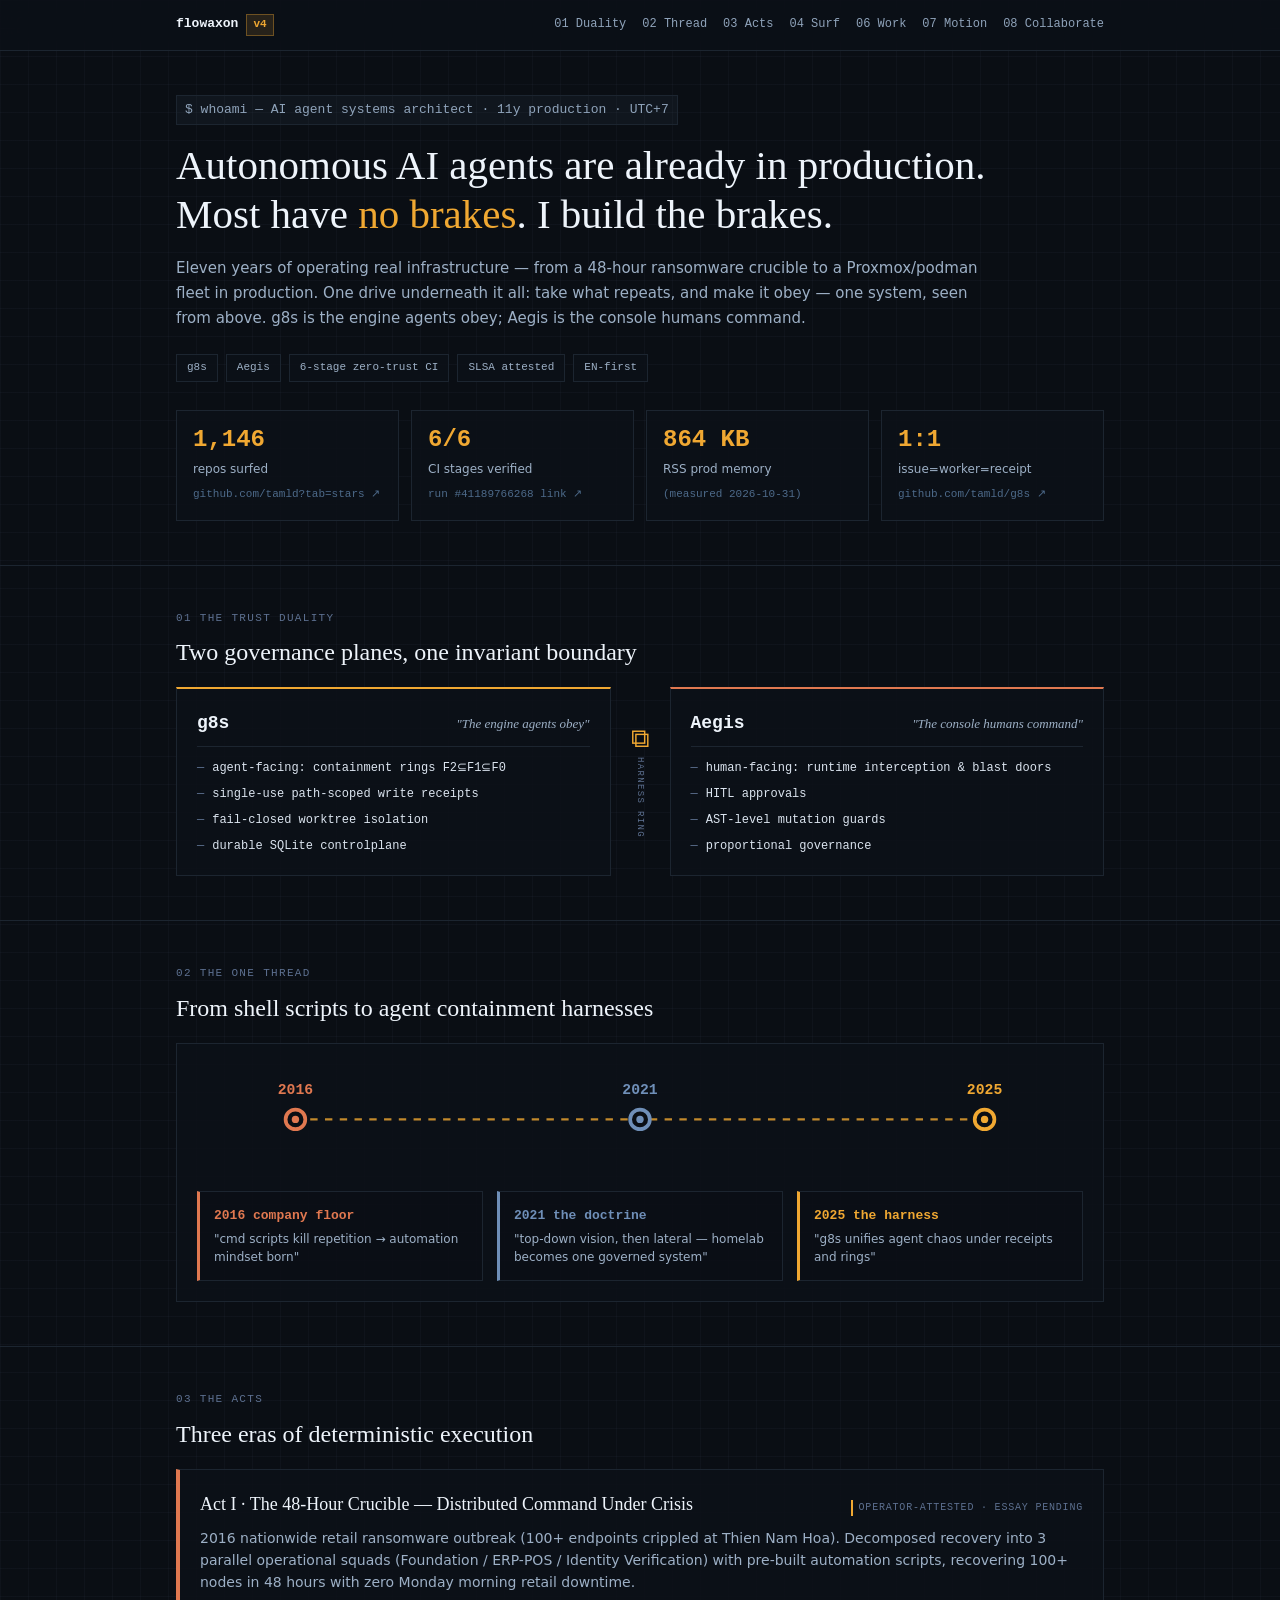
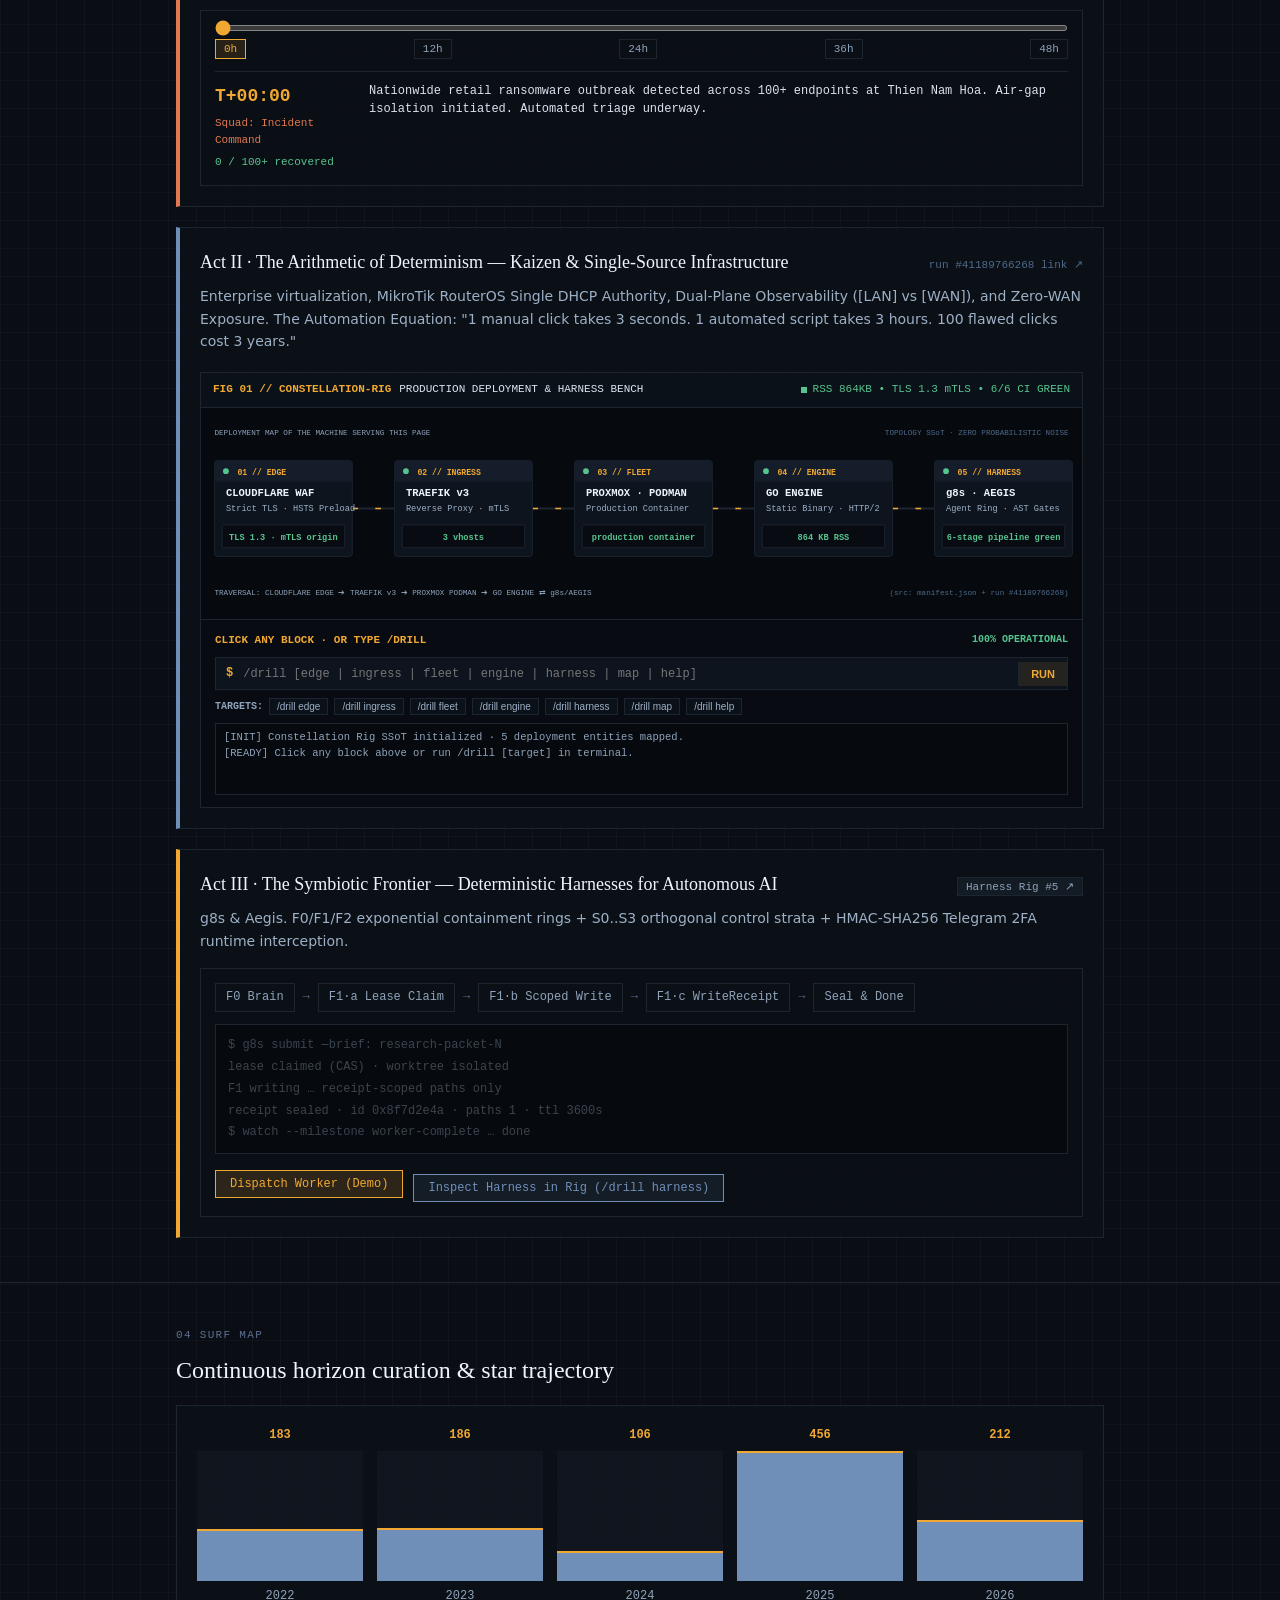
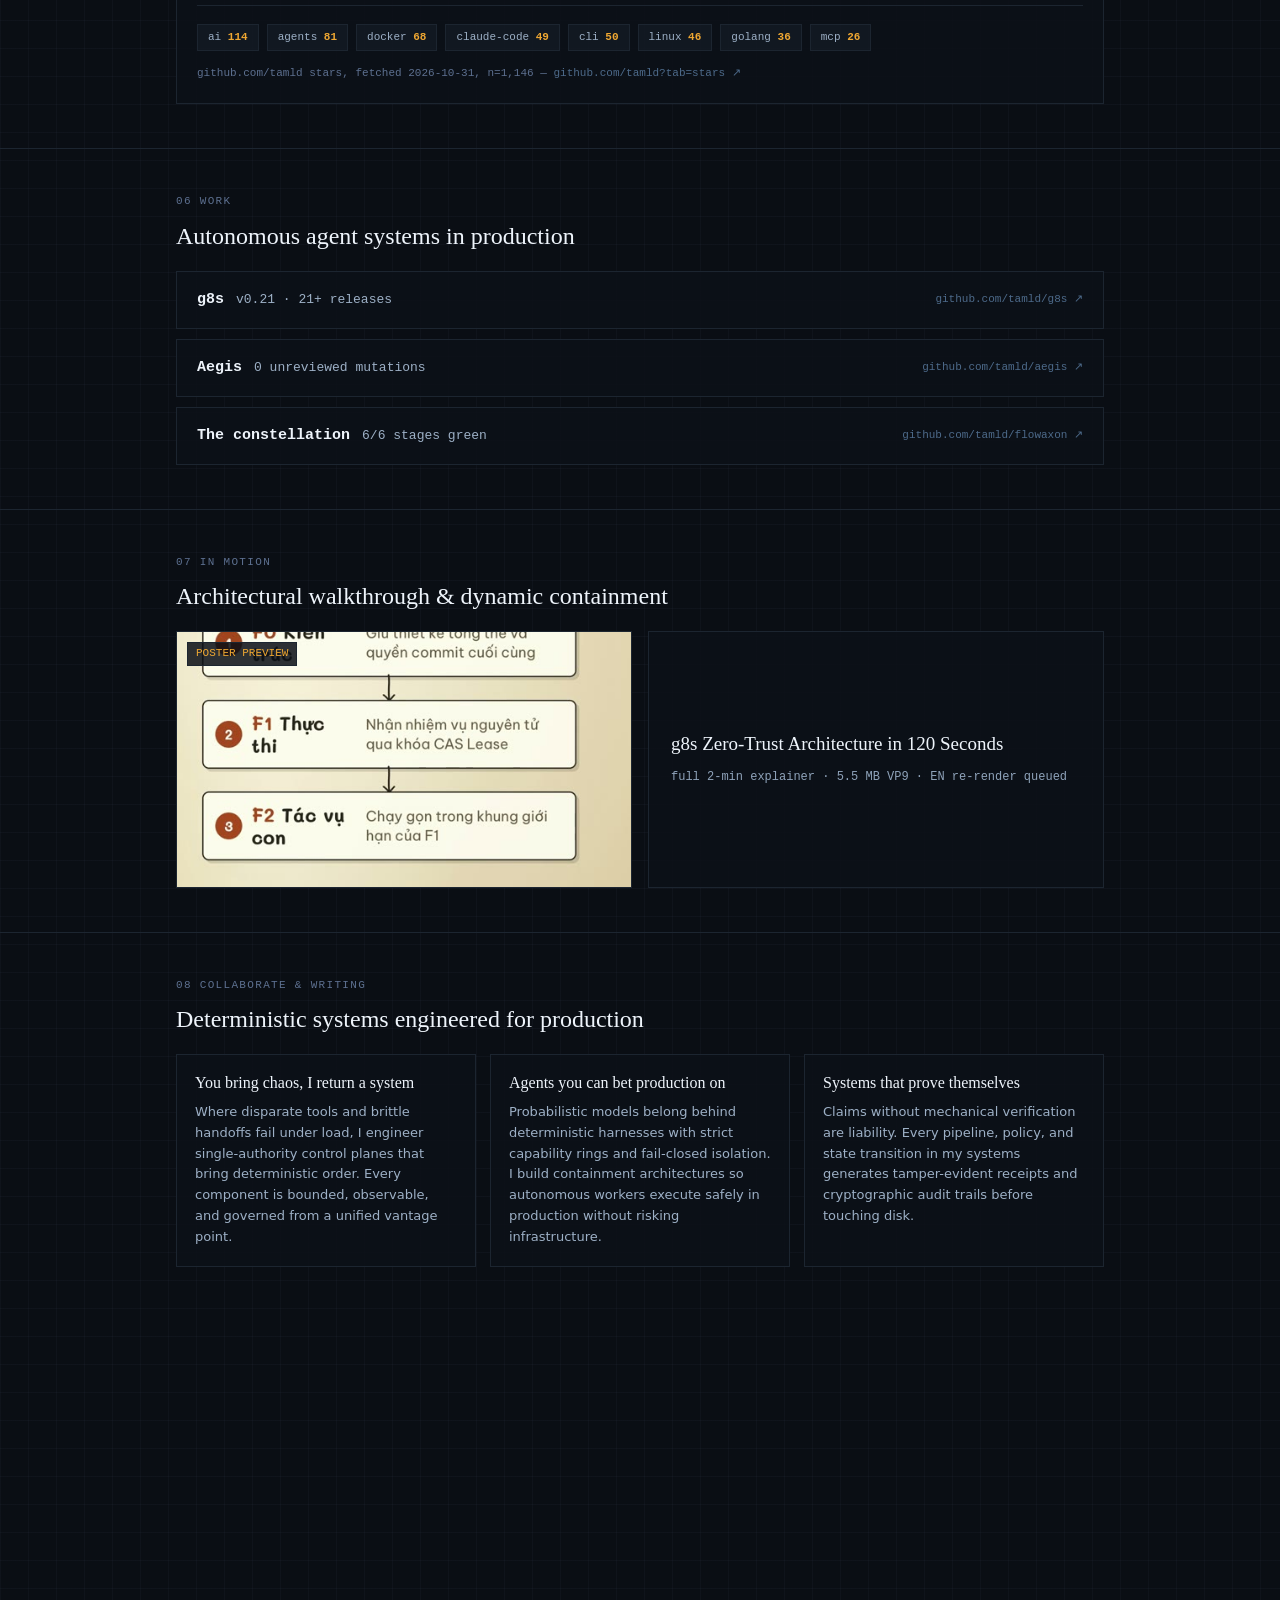
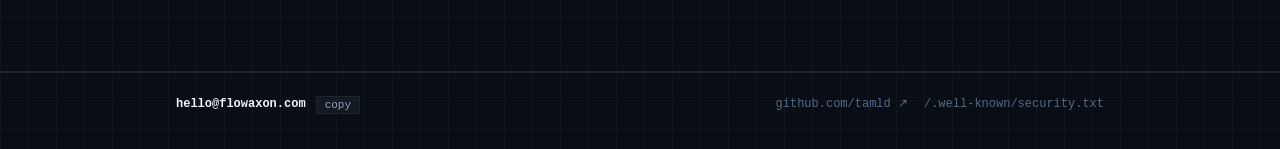
==== sites/v4/index.html @ ad266320 "feat(v4): homepage v4 (sites/v4) + CI/CD P0 batch + CF Pages compute + k6 load suite - sites/v4: 9-s" ====
<!DOCTYPE html>
<html lang="en">
<head>
  <meta charset="utf-8">
  <meta name="viewport" content="width=device-width, initial-scale=1">
  <title>FlowAxon v4 — AI Agent Systems Architect &amp; Infrastructure Governance</title>
  <meta name="description" content="Autonomous AI agents are already in production. Most have no brakes. I build the brakes. Eleven years of operating real infrastructure.">
  <link rel="stylesheet" href="v4.css">
  <script src="v4.js" defer></script>
  <script src="rig.js" defer></script>
</head>
<body>

  <header class="site-header">
    <div class="container nav-row">
    <a href="#hero" class="brand-link" aria-label="FlowAxon Homepage">
    <span>flowaxon</span>
    <span class="brand-badge">v4</span>
    </a>
    <nav class="nav-links" aria-label="Primary Navigation">
    <a href="#duality">01 Duality</a>
    <a href="#thread">02 Thread</a>
    <a href="#acts">03 Acts</a>
    <a href="#surf">04 Surf</a>
    <a href="#work">06 Work</a>
    <a href="#motion">07 Motion</a>
    <a href="#collaborate">08 Collaborate</a>
    </nav>
    </div>
  </header>

  <main>
    <!-- 1. HERO -->
    <section id="hero" class="section-v4">
    <div class="container">
    <div class="hero-kicker">$ whoami — AI agent systems architect · 11y production · UTC+7</div>
    <h1 class="hero-h1">Autonomous AI agents are already in production. Most have <span class="text-amber">no brakes</span>. I build the brakes.</h1>
    <p class="hero-sub">Eleven years of operating real infrastructure — from a 48-hour ransomware crucible to a Proxmox/podman fleet in production. One drive underneath it all: take what repeats, and make it obey — one system, seen from above. g8s is the engine agents obey; Aegis is the console humans command.</p>

    <div class="hero-chips" aria-label="Core Engineering Pillars">
    <span class="chip">g8s</span>
    <span class="chip">Aegis</span>
    <span class="chip">6-stage zero-trust CI</span>
    <span class="chip">SLSA attested</span>
    <span class="chip">EN-first</span>
    </div>

    <div class="hero-stats-grid">
    <div class="stat-card reveal-on-scroll">
    <div class="stat-value" data-count="1146">1,146</div>
    <div class="stat-label">repos surfed</div>
    <a href="https://github.com/tamld?tab=stars" class="src-link" target="_blank" rel="noopener noreferrer">github.com/tamld?tab=stars ↗</a>
    </div>
    <div class="stat-card reveal-on-scroll">
    <div class="stat-value"><span data-count="6">6</span>/6</div>
    <div class="stat-label">CI stages verified</div>
    <a href="https://github.com/tamld/flowaxon/actions/runs/41189766268" class="src-link" target="_blank" rel="noopener noreferrer">run #41189766268 link ↗</a>
    </div>
    <div class="stat-card reveal-on-scroll">
    <div class="stat-value"><span data-count="864">864</span> KB</div>
    <div class="stat-label">RSS prod memory</div>
    <a href="/healthz" class="src-link">(measured 2026-10-31)</a>
    </div>
    <div class="stat-card reveal-on-scroll">
    <div class="stat-value">1:1</div>
    <div class="stat-label">issue=worker=receipt</div>
    <a href="https://github.com/tamld/g8s" class="src-link" target="_blank" rel="noopener noreferrer">github.com/tamld/g8s ↗</a>
    </div>
    </div>
    </div>
    </section>

    <!-- 2. 01 THE TRUST DUALITY -->
    <section id="duality" class="section-v4">
    <div class="container">
    <div class="section-tag">01 The trust duality</div>
    <h2 class="section-title">Two governance planes, one invariant boundary</h2>
    <div class="duality-grid">
    <div class="duality-panel panel-g8s reveal-on-scroll">
    <div class="duality-head">
    <span class="duality-name">g8s</span>
    <span class="duality-tagline">"The engine agents obey"</span>
    </div>
    <ul class="duality-list">
    <li>agent-facing: containment rings F2⊆F1⊆F0</li>
    <li>single-use path-scoped write receipts</li>
    <li>fail-closed worktree isolation</li>
    <li>durable SQLite controlplane</li>
    </ul>
    </div>
    <div class="duality-hinge" aria-hidden="true">
    <span class="hinge-glyph">⧉</span>
    <span class="hinge-label">Harness Ring</span>
    </div>
    <div class="duality-panel panel-aegis reveal-on-scroll">
    <div class="duality-head">
    <span class="duality-name">Aegis</span>
    <span class="duality-tagline">"The console humans command"</span>
    </div>
    <ul class="duality-list">
    <li>human-facing: runtime interception &amp; blast doors</li>
    <li>HITL approvals</li>
    <li>AST-level mutation guards</li>
    <li>proportional governance</li>
    </ul>
    </div>
    </div>
    </div>
    </section>

    <!-- 3. 02 THE ONE THREAD -->
    <section id="thread" class="section-v4">
    <div class="container">
    <div class="section-tag">02 The one thread</div>
    <h2 class="section-title">From shell scripts to agent containment harnesses</h2>
    <div class="thread-card reveal-on-scroll">
    <div class="thread-svg-wrap">
    <svg class="thread-svg" font-family="ui-monospace, monospace" viewBox="0 0 720 90" preserveAspectRatio="xMidYMid meet" role="img" aria-label="Chronological evolution timeline">
    <line x1="80" y1="45" x2="640" y2="45" stroke="#f0a832" stroke-width="2" stroke-dasharray="6 6" opacity="0.8" />
    <circle cx="80" cy="45" r="8" fill="#0a0e14" stroke="#e07850" stroke-width="3" />
    <circle cx="80" cy="45" r="3" fill="#e07850" />
    <text x="80" y="24" fill="#e07850" font-size="12" font-weight="700" text-anchor="middle">2016</text>
    <circle cx="360" cy="45" r="8" fill="#0a0e14" stroke="#6f8fb8" stroke-width="3" />
    <circle cx="360" cy="45" r="3" fill="#6f8fb8" />
    <text x="360" y="24" fill="#6f8fb8" font-size="12" font-weight="700" text-anchor="middle">2021</text>
    <circle cx="640" cy="45" r="8" fill="#0a0e14" stroke="#f0a832" stroke-width="3" />
    <circle cx="640" cy="45" r="3" fill="#f0a832" />
    <text x="640" y="24" fill="#f0a832" font-size="12" font-weight="700" text-anchor="middle">2025</text>
    </svg>
    </div>
    <div class="thread-nodes-grid">
    <div class="thread-node-box node-rust">
    <div class="thread-year text-rust">2016 company floor</div>
    <p class="thread-body">"cmd scripts kill repetition → automation mindset born"</p>
    </div>
    <div class="thread-node-box node-steel">
    <div class="thread-year text-steel">2021 the doctrine</div>
    <p class="thread-body">"top-down vision, then lateral — homelab becomes one governed system"</p>
    </div>
    <div class="thread-node-box node-amber">
    <div class="thread-year text-amber">2025 the harness</div>
    <p class="thread-body">"g8s unifies agent chaos under receipts and rings"</p>
    </div>
    </div>
    </div>
    </div>
    </section>

    <!-- 4. 03 THE ACTS -->
    <section id="acts" class="section-v4">
    <div class="container">
    <div class="section-tag">03 The acts</div>
    <h2 class="section-title">Three eras of deterministic execution</h2>
    <div class="acts-stack">
    <!-- Act I -->
    <article class="act-card act-1 reveal-on-scroll">
    <div class="act-header">
    <h3 class="act-title">Act I · The 48-Hour Crucible — Distributed Command Under Crisis</h3>
    <span class="micro-label">operator-attested · essay pending</span>
    </div>
    <p class="act-desc">2016 nationwide retail ransomware outbreak (100+ endpoints crippled at Thien Nam Hoa). Decomposed recovery into 3 parallel operational squads (Foundation / ERP-POS / Identity Verification) with pre-built automation scripts, recovering 100+ nodes in 48 hours with zero Monday morning retail downtime.</p>
    <div class="scrubber-module">
    <div class="scrubber-controls">
    <input type="range" id="scrubber-range" class="scrubber-slider" min="0" max="48" step="1" value="0" aria-label="48-Hour recovery timeline">
    <div class="scrubber-milestones">
    <button type="button" class="scrubber-btn active" data-hour="0">0h</button>
    <button type="button" class="scrubber-btn" data-hour="12">12h</button>
    <button type="button" class="scrubber-btn" data-hour="24">24h</button>
    <button type="button" class="scrubber-btn" data-hour="36">36h</button>
    <button type="button" class="scrubber-btn" data-hour="48">48h</button>
    </div>
    </div>
    <div class="scrubber-readout">
    <div class="scrubber-meta">
    <span id="scrubber-hour" class="scrubber-hour">T+00:00</span>
    <span id="scrubber-squad" class="scrubber-squad">Squad: Incident Command</span>
    <span id="scrubber-recovered" class="scrubber-recovered">0 / 100+ recovered</span>
    </div>
    <div id="scrubber-log" class="scrubber-log">Nationwide retail ransomware outbreak detected across 100+ endpoints. Air-gap isolation initiated. Automated triage underway.</div>
    </div>
    </div>
    </article>

    <!-- Act II -->
    <article class="act-card act-2 reveal-on-scroll">
    <div class="act-header">
    <h3 class="act-title">Act II · The Arithmetic of Determinism — Kaizen &amp; Single-Source Infrastructure</h3>
    <a href="https://github.com/tamld/flowaxon/actions/runs/41189766268" class="src-link" target="_blank" rel="noopener noreferrer">run #41189766268 link ↗</a>
    </div>
    <p class="act-desc">Enterprise virtualization, MikroTik RouterOS Single DHCP Authority, Dual-Plane Observability ([LAN] vs [WAN]), and Zero-WAN Exposure. The Automation Equation: "1 manual click takes 3 seconds. 1 automated script takes 3 hours. 100 flawed clicks cost 3 years."</p>
    <div class="rig-container" id="constellation-rig">
    <div class="rig-plate-header">
    <div class="rig-plate-meta">
    <span class="rig-plate-tag">FIG 01 // CONSTELLATION-RIG</span>
    <span class="rig-plate-title">PRODUCTION DEPLOYMENT &amp; HARNESS BENCH</span>
    </div>
    <div class="rig-plate-readout" id="rig-plate-readout">
    <span class="readout-dot"></span>
    <span>RSS 864KB • TLS 1.3 mTLS • 6/6 CI GREEN</span>
    </div>
    </div>

    <div class="rig-canvas-wrap" id="rig-canvas-wrap">
    <svg class="rig-svg" id="rig-svg" viewBox="0 0 920 220" role="img" aria-label="Deployment map of the machine serving this page" preserveAspectRatio="xMidYMid meet">
    <text x="14" y="28" class="rig-svg-kicker">DEPLOYMENT MAP OF THE MACHINE SERVING THIS PAGE</text>
    <text x="906" y="28" text-anchor="end" class="rig-svg-kicker-src">TOPOLOGY SSoT · ZERO PROBABILISTIC NOISE</text>

    <g class="rig-paths-layer">
    <path id="path-edge-ingress" class="rig-path-track" d="M 158 105 L 202 105" />
    <path id="path-edge-ingress-pulse" class="rig-pulse-line" data-index="0" data-path="edge-ingress" d="M 158 105 L 202 105" />

    <path id="path-fleet-ingress" class="rig-path-track" d="M 346 105 L 390 105" />
    <path id="path-fleet-ingress-pulse" class="rig-pulse-line" data-index="1" data-path="fleet-ingress" d="M 346 105 L 390 105" />

    <path id="path-engine-fleet" class="rig-path-track" d="M 534 105 L 578 105" />
    <path id="path-engine-fleet-pulse" class="rig-pulse-line" data-index="2" data-path="engine-fleet" d="M 534 105 L 578 105" />

    <path id="path-engine-harness" class="rig-path-track" d="M 722 105 L 766 105" />
    <path id="path-engine-harness-pulse" class="rig-pulse-line" data-index="3" data-path="engine-harness" d="M 722 105 L 766 105" />
    </g>

    <!-- 1. EDGE -->
    <g class="rig-node" id="node-edge" data-entity="edge" tabindex="0" role="button" aria-haspopup="dialog" aria-label="Edge block: Cloudflare WAF and TLS termination">
    <rect class="rig-node-box" x="14" y="55" width="144" height="100" rx="3" />
    <rect class="rig-node-header-bar" x="14" y="55" width="144" height="22" rx="3" />
    <circle class="rig-status-dot" cx="26" cy="66" r="3" />
    <text class="rig-node-label" x="38" y="70">01 // EDGE</text>
    <text class="rig-node-name" x="26" y="92">CLOUDFLARE WAF</text>
    <text class="rig-node-sub" x="26" y="108">Strict TLS · HSTS Preload</text>
    <rect class="rig-metric-pill" x="22" y="122" width="128" height="24" rx="2" />
    <text class="rig-node-metric-text" x="86" y="138" text-anchor="middle">TLS 1.3 · mTLS origin</text>
    </g>

    <!-- 2. INGRESS -->
    <g class="rig-node" id="node-ingress" data-entity="ingress" tabindex="0" role="button" aria-haspopup="dialog" aria-label="Ingress block: Traefik v3 reverse proxy">
    <rect class="rig-node-box" x="202" y="55" width="144" height="100" rx="3" />
    <rect class="rig-node-header-bar" x="202" y="55" width="144" height="22" rx="3" />
    <circle class="rig-status-dot" cx="214" cy="66" r="3" />
    <text class="rig-node-label" x="226" y="70">02 // INGRESS</text>
    <text class="rig-node-name" x="214" y="92">TRAEFIK v3</text>
    <text class="rig-node-sub" x="214" y="108">Reverse Proxy · mTLS</text>
    <rect class="rig-metric-pill" x="210" y="122" width="128" height="24" rx="2" />
    <text class="rig-node-metric-text" x="274" y="138" text-anchor="middle">3 vhosts</text>
    </g>

    <!-- 3. FLEET -->
    <g class="rig-node" id="node-fleet" data-entity="fleet" tabindex="0" role="button" aria-haspopup="dialog" aria-label="Fleet block: Proxmox LXC and rootless podman">
    <rect class="rig-node-box" x="390" y="55" width="144" height="100" rx="3" />
    <rect class="rig-node-header-bar" x="390" y="55" width="144" height="22" rx="3" />
    <circle class="rig-status-dot" cx="402" cy="66" r="3" />
    <text class="rig-node-label" x="414" y="70">03 // FLEET</text>
    <text class="rig-node-name" x="402" y="92">PROXMOX · PODMAN</text>
    <text class="rig-node-sub" x="402" y="108">Production Container</text>
    <rect class="rig-metric-pill" x="398" y="122" width="128" height="24" rx="2" />
    <text class="rig-node-metric-text" x="462" y="138" text-anchor="middle">production container</text>
    </g>

    <!-- 4. ENGINE -->
    <g class="rig-node" id="node-engine" data-entity="engine" tabindex="0" role="button" aria-haspopup="dialog" aria-label="Engine block: Static Go binary">
    <rect class="rig-node-box" x="578" y="55" width="144" height="100" rx="3" />
    <rect class="rig-node-header-bar" x="578" y="55" width="144" height="22" rx="3" />
    <circle class="rig-status-dot" cx="590" cy="66" r="3" />
    <text class="rig-node-label" x="602" y="70">04 // ENGINE</text>
    <text class="rig-node-name" x="590" y="92">GO ENGINE</text>
    <text class="rig-node-sub" x="590" y="108">Static Binary · HTTP/2</text>
    <rect class="rig-metric-pill" x="586" y="122" width="128" height="24" rx="2" />
    <text class="rig-node-metric-text" x="650" y="138" text-anchor="middle">864 KB RSS</text>
    </g>

    <!-- 5. HARNESS -->
    <g class="rig-node" id="node-harness" data-entity="harness" tabindex="0" role="button" aria-haspopup="dialog" aria-label="Harness block: g8s controlplane and Aegis gates">
    <rect class="rig-node-box" x="766" y="55" width="144" height="100" rx="3" />
    <rect class="rig-node-header-bar" x="766" y="55" width="144" height="22" rx="3" />
    <circle class="rig-status-dot" cx="778" cy="66" r="3" />
    <text class="rig-node-label" x="790" y="70">05 // HARNESS</text>
    <text class="rig-node-name" x="778" y="92">g8s · AEGIS</text>
    <text class="rig-node-sub" x="778" y="108">Agent Ring · AST Gates</text>
    <rect class="rig-metric-pill" x="774" y="122" width="128" height="24" rx="2" />
    <text class="rig-node-metric-text" x="838" y="138" text-anchor="middle">6-stage pipeline green</text>
    </g>

    <text x="14" y="195" class="rig-svg-footer-text">TRAVERSAL: CLOUDFLARE EDGE ➔ TRAEFIK v3 ➔ PROXMOX PODMAN ➔ GO ENGINE ⇄ g8s/AEGIS</text>
    <text x="906" y="195" text-anchor="end" class="rig-svg-footer-src">(src: manifest.json + run #41189766268)</text>
    </svg>

    <div id="rig-popover" class="rig-popover" role="dialog" aria-modal="true" aria-labelledby="rig-popover-title" hidden>
    <div class="rig-popover-header">
    <span class="rig-popover-tag" id="rig-popover-tag">ENTITY // 01</span>
    <button type="button" class="rig-popover-close" id="rig-popover-close" aria-label="Close popover (Esc)">[Esc ✕]</button>
    </div>
    <h4 class="rig-popover-title" id="rig-popover-title">Edge</h4>
    <p class="rig-popover-what" id="rig-popover-what">Cloudflare WAF + TLS termination, HSTS preload</p>
    <div class="rig-popover-metric-wrap">
    <div class="rig-metric-header">
    <span>ONE VERIFIED METRIC</span>
    <span>MECHANICAL SSoT</span>
    </div>
    <div class="rig-metric-val" id="rig-popover-metric">TLS 1.3 · mTLS origin</div>
    <div class="rig-metric-src" id="rig-popover-source">(src: manifest tech_stack.edge_and_ingress)</div>
    </div>
    <div class="rig-popover-chips-wrap">
    <div class="rig-chips-header">FEATURE MAP BRIDGE (manifest.json)</div>
    <div class="rig-popover-chips" id="rig-popover-chips"></div>
    </div>
    </div>
    </div>

    <div class="rig-footer">
    <div class="rig-promise-bar">
    <span class="rig-promise-line">CLICK ANY BLOCK · OR TYPE /DRILL</span>
    <span class="rig-telemetry-badge">100% OPERATIONAL</span>
    </div>
    <form id="rig-cli-form" class="rig-cli-form" autocomplete="off">
    <label for="rig-cli-input" class="rig-cli-prompt">$</label>
    <input type="text" id="rig-cli-input" class="rig-cli-input" placeholder="/drill [edge | ingress | fleet | engine | harness | map | help]" aria-label="Constellation rig drill command input" autocomplete="off" spellcheck="false">
    <button type="submit" class="rig-cli-submit">RUN</button>
    </form>
    <div class="rig-quick-bar" aria-label="Quick drill commands">
    <span class="rig-quick-label">TARGETS:</span>
    <button type="button" class="rig-chip-btn" data-drill="edge">/drill edge</button>
    <button type="button" class="rig-chip-btn" data-drill="ingress">/drill ingress</button>
    <button type="button" class="rig-chip-btn" data-drill="fleet">/drill fleet</button>
    <button type="button" class="rig-chip-btn" data-drill="engine">/drill engine</button>
    <button type="button" class="rig-chip-btn" data-drill="harness">/drill harness</button>
    <button type="button" class="rig-chip-btn" data-drill="map">/drill map</button>
    <button type="button" class="rig-chip-btn" data-drill="help">/drill help</button>
    </div>
    <div id="rig-log-area" class="rig-log-area" role="log" aria-live="polite">
    <div class="rig-log-line text-muted">[INIT] Constellation Rig SSoT initialized · 5 deployment entities mapped.</div>
    <div class="rig-log-line text-muted">[READY] Click any block above or run /drill [target] in terminal.</div>
    </div>
    </div>
    </div>
    </article>

    <!-- Act III -->
    <article class="act-card act-3 reveal-on-scroll">
    <div class="act-header">
    <h3 class="act-title">Act III · The Symbiotic Frontier — Deterministic Harnesses for Autonomous AI</h3>
    <button type="button" class="btn-copy" data-drill="harness" aria-label="Inspect Harness in Constellation Rig">Harness Rig #5 ↗</button>
    </div>
    <p class="act-desc">g8s &amp; Aegis. F0/F1/F2 exponential containment rings + S0..S3 orthogonal control strata + HMAC-SHA256 Telegram 2FA runtime interception.</p>
    <div class="dispatch-module">
    <div class="dispatch-flow" aria-label="Dispatch Architecture Flow">
    <span class="flow-step" data-step="1">F0 Brain</span>
    <span class="flow-arrow">→</span>
    <span class="flow-step" data-step="2">F1·a Lease Claim</span>
    <span class="flow-arrow">→</span>
    <span class="flow-step" data-step="3">F1·b Scoped Write</span>
    <span class="flow-arrow">→</span>
    <span class="flow-step" data-step="4">F1·c WriteReceipt</span>
    <span class="flow-arrow">→</span>
    <span class="flow-step" data-step="5">Seal &amp; Done</span>
    </div>
    <div class="dispatch-terminal" role="region" aria-label="Terminal Log">
    <div class="term-line" data-step="1">$ g8s submit —brief: research-packet-N</div>
    <div class="term-line" data-step="2">lease claimed (CAS) · worktree isolated</div>
    <div class="term-line" data-step="3">F1 writing … receipt-scoped paths only</div>
    <div class="term-line" data-step="4">receipt sealed · id 0x8f7d2e4a · paths 1 · ttl 3600s</div>
    <div class="term-line" data-step="5">$ watch --milestone worker-complete … done</div>
    </div>
    <div class="dispatch-actions">
    <button type="button" id="btn-dispatch-trigger" class="btn-dispatch">Dispatch Worker (Demo)</button>
    <button type="button" class="btn-dispatch rig-bridge-btn" data-drill="harness">Inspect Harness in Rig (/drill harness)</button>
    </div>
    </div>
    </article>
    </div>
    </div>
    </section>

    <!-- 5. 04 SURF MAP -->
    <section id="surf" class="section-v4">
    <div class="container">
    <div class="section-tag">04 Surf map</div>
    <h2 class="section-title">Continuous horizon curation &amp; star trajectory</h2>
    <div class="surf-card reveal-on-scroll">
    <div class="bars-container" aria-label="Repository Stars By Year">
    <div class="bar-col">
    <div class="bar-value" data-count="183">183</div>
    <div class="surf-bar-track"><div class="surf-bar bar-2022"></div></div>
    <div class="bar-year">2022</div>
    </div>
    <div class="bar-col">
    <div class="bar-value" data-count="186">186</div>
    <div class="surf-bar-track"><div class="surf-bar bar-2023"></div></div>
    <div class="bar-year">2023</div>
    </div>
    <div class="bar-col">
    <div class="bar-value" data-count="106">106</div>
    <div class="surf-bar-track"><div class="surf-bar bar-2024"></div></div>
    <div class="bar-year">2024</div>
    </div>
    <div class="bar-col">
    <div class="bar-value" data-count="456">456</div>
    <div class="surf-bar-track"><div class="surf-bar bar-2025"></div></div>
    <div class="bar-year">2025</div>
    </div>
    <div class="bar-col">
    <div class="bar-value" data-count="212">212</div>
    <div class="surf-bar-track"><div class="surf-bar bar-2026"></div></div>
    <div class="bar-year">2026</div>
    </div>
    </div>
    <div class="cluster-chips" aria-label="Topic Clusters">
    <span class="cluster-chip">ai <span>114</span></span>
    <span class="cluster-chip">agents <span>81</span></span>
    <span class="cluster-chip">docker <span>68</span></span>
    <span class="cluster-chip">claude-code <span>49</span></span>
    <span class="cluster-chip">cli <span>50</span></span>
    <span class="cluster-chip">linux <span>46</span></span>
    <span class="cluster-chip">golang <span>36</span></span>
    <span class="cluster-chip">mcp <span>26</span></span>
    </div>
    <div class="src-footer-line">
    github.com/tamld stars, fetched 2026-10-31, n=1,146 &mdash; <a href="https://github.com/tamld?tab=stars" class="src-link" target="_blank" rel="noopener noreferrer">github.com/tamld?tab=stars ↗</a>
    </div>
    </div>
    </div>
    </section>

    <!-- 6. 05 FEATURE MAP -->
    <!-- 7. 06 WORK -->
    <section id="work" class="section-v4">
    <div class="container">
    <div class="section-tag">06 Work</div>
    <h2 class="section-title">Autonomous agent systems in production</h2>
    <div class="work-table">
    <div class="work-row reveal-on-scroll">
    <div class="work-title-group">
    <span class="work-name">g8s</span>
    <span class="work-metric">v0.21 · 21+ releases</span>
    </div>
    <a href="https://github.com/tamld/g8s" class="src-link" target="_blank" rel="noopener noreferrer">github.com/tamld/g8s ↗</a>
    </div>
    <div class="work-row reveal-on-scroll">
    <div class="work-title-group">
    <span class="work-name">Aegis</span>
    <span class="work-metric">0 unreviewed mutations</span>
    </div>
    <a href="https://github.com/tamld/aegis" class="src-link" target="_blank" rel="noopener noreferrer">github.com/tamld/aegis ↗</a>
    </div>
    <div class="work-row reveal-on-scroll">
    <div class="work-title-group">
    <span class="work-name">The constellation</span>
    <span class="work-metric">6/6 stages green</span>
    </div>
    <a href="https://github.com/tamld/flowaxon" class="src-link" target="_blank" rel="noopener noreferrer">github.com/tamld/flowaxon ↗</a>
    </div>
    </div>
    </div>
    </section>

    <!-- 8. 07 IN MOTION -->
    <section id="motion" class="section-v4">
    <div class="container">
    <div class="section-tag">07 In motion</div>
    <h2 class="section-title">Architectural walkthrough &amp; dynamic containment</h2>
    <div class="motion-grid">
    <div class="video-cell reveal-on-scroll">
    <video class="motion-video" poster="/assets/video/g8s-explainer/poster.jpg" data-src="/assets/video/g8s-explainer/g8s-explainer.webm" muted loop playsinline preload="none" aria-label="g8s architectural explainer video placeholder"></video>
    <div class="video-badge">POSTER PREVIEW</div>
    </div>
    <div class="affordance-cell reveal-on-scroll">
    <h3 class="affordance-title">g8s Zero-Trust Architecture in 120 Seconds</h3>
    <p class="affordance-spec">full 2-min explainer · 5.5 MB VP9 · EN re-render queued</p>
    </div>
    </div>
    </div>
    </section>

    <!-- 9. 08 COLLABORATE + WRITING + FOOTER -->
    <section id="collaborate" class="section-v4">
    <div class="container">
    <div class="section-tag">08 Collaborate &amp; Writing</div>
    <h2 class="section-title">Deterministic systems engineered for production</h2>
    <div class="propositions-grid">
    <div class="prop-card reveal-on-scroll">
    <h3 class="prop-title">You bring chaos, I return a system</h3>
    <p class="prop-body">Where disparate tools and brittle handoffs fail under load, I engineer single-authority control planes that bring deterministic order. Every component is bounded, observable, and governed from a unified vantage point.</p>
    </div>
    <div class="prop-card reveal-on-scroll">
    <h3 class="prop-title">Agents you can bet production on</h3>
    <p class="prop-body">Probabilistic models belong behind deterministic harnesses with strict capability rings and fail-closed isolation. I build containment architectures so autonomous workers execute safely in production without risking infrastructure.</p>
    </div>
    <div class="prop-card reveal-on-scroll">
    <h3 class="prop-title">Systems that prove themselves</h3>
    <p class="prop-body">Claims without mechanical verification are liability. Every pipeline, policy, and state transition in my systems generates tamper-evident receipts and cryptographic audit trails before touching disk.</p>
    </div>
    </div>

    <blockquote class="whoami-block reveal-on-scroll">
    "I am the person who cannot watch something repeat twice without building the system that ends it. Cmd scripts became a homelab doctrine; the doctrine became a harness for AI agents. Same screw, three turns — and I'm not done turning it."
    </blockquote>

    <div class="essays-section reveal-on-scroll">
    <div class="essays-title">Essays &amp; Systems Doctrine</div>
    <ul class="essays-list">
    <li class="essay-item">
    <span class="essay-name">The 48-Hour Crucible: Distributed Command and Recovery Under Crisis</span>
    <span class="essay-status">outline</span>
    </li>
    <li class="essay-item">
    <span class="essay-name">The Arithmetic of Determinism: Kaizen, Single-Authority Ingress, and Dual-Plane Systems</span>
    <span class="essay-status">outline</span>
    </li>
    <li class="essay-item">
    <span class="essay-name">Containment Rings and WriteReceipts: Deterministic Harnesses for Autonomous AI Agents</span>
    <span class="essay-status">outline</span>
    </li>
    </ul>
    </div>
    </div>
    </section>
  </main>

  <footer class="site-footer">
    <div class="container footer-row">
    <div class="footer-contact">
    <span class="footer-email">hello@flowaxon.com</span>
    <button type="button" id="copy-email-btn" class="btn-copy" aria-label="Copy email to clipboard">copy</button>
    </div>
    <div class="footer-links">
    <a href="https://github.com/tamld" class="footer-link" target="_blank" rel="noopener noreferrer">github.com/tamld ↗</a>
    <a href="/.well-known/security.txt" class="footer-link">/.well-known/security.txt</a>
    </div>
    </div>
  </footer>

</body>
</html>
---- sites/v4/v4.css ----
:root{--canvas:#0a0e14;--grid-line:rgba(120,150,190,0.045);--grid-size:28px;--panel:rgba(12,17,24,0.82);--borders:#1c2530;--border-subtle:#1c2530;--border-active:#2a3644;--text-t1:#eef4fb;--text-t2:#dbe4ef;--text-t3:#9db0c6;--text-t4:#8fa3ba;--text-t5:#5d7090;--text-src:#4d6a8a;--amber:#f0a832;--rust:#e07850;--steel:#6f8fb8;--green:#57c48f;--danger:#c2452a;--font-display:Georgia,serif;--font-mono:ui-monospace,SFMono-Regular,Menlo,Monaco,Consolas,"Liberation Mono",monospace;--font-body:system-ui,-apple-system,BlinkMacSystemFont,"Segoe UI",Roboto,sans-serif;--h1:clamp(28px,5.5vw,41px);--container:980px;--gutter:26px;--radius:0;--ease-fly:cubic-bezier(0.3,0.7,0.3,1);--dur-fly:900ms;--ease-reveal:cubic-bezier(0.2,0.8,0.2,1);--dur-reveal:600ms;--z-canvas:0;--z-content:1;--z-motion:3;--z-header:5;--z-overlay:9;--focus-ring:rgba(240,168,50,0.25)}*,*::before,*::after{box-sizing:border-box;margin:0;padding:0;border-radius:var(--radius) !important}*:focus-visible{outline:2px solid var(--focus-ring);outline-offset:2px}html{background:var(--canvas);color:var(--text-t2);font-family:var(--font-body);font-size:15px;line-height:1.6;-webkit-font-smoothing:antialiased;scroll-behavior:smooth}body{background:var(--canvas);background-image:linear-gradient(to right,var(--grid-line) 1px,transparent 1px),linear-gradient(to bottom,var(--grid-line) 1px,transparent 1px);background-size:var(--grid-size) var(--grid-size);min-height:100vh;position:relative;z-index:var(--z-content)}a{color:var(--text-src);text-decoration:none;transition:color 150ms ease}a:hover{color:var(--amber)}code,pre,kbd,samp,.brand-link,.brand-badge,.nav-links,.src-link,.micro-label,.section-tag,.hero-kicker,.chip,.stat-value,.duality-name,.duality-list,.hinge-label,.thread-year,.scrubber-meta,.scrubber-log,.scrubber-btn,.dispatch-flow,.dispatch-terminal,.btn-dispatch,.bar-value,.bar-year,.cluster-chip,.src-footer-line,.feature-code,.feature-status,.feature-meta,.work-name,.work-metric,.video-badge,.affordance-spec,.essays-title,.essay-status,.footer-row,.btn-copy{font-family:var(--font-mono)}.container{width:100%;max-width:var(--container);margin:0 auto;padding:0 var(--gutter)}.site-header{position:sticky;top:0;z-index:var(--z-header);background:var(--panel);backdrop-filter:blur(12px);border-bottom:1px solid var(--border-subtle);padding:14px 0}.nav-row{display:flex;align-items:center;justify-content:space-between}.brand-link{font-size:13px;font-weight:700;color:var(--text-t1);display:inline-flex;align-items:center;gap:8px}.brand-badge{background:rgba(240,168,50,0.12);color:var(--amber);border:1px solid rgba(240,168,50,0.35);font-size:11px;padding:1px 6px}.nav-links{display:flex;gap:16px;font-size:12px}.nav-links a{color:var(--text-t4)}.nav-links a:hover{color:var(--text-t1)}.text-amber{color:var(--amber)}.text-rust{color:var(--rust)}.text-steel{color:var(--steel)}.text-green{color:var(--green)}.text-danger{color:var(--danger)}.text-t1{color:var(--text-t1)}.text-t2{color:var(--text-t2)}.text-t3{color:var(--text-t3)}.text-t4{color:var(--text-t4)}.text-t5{color:var(--text-t5)}.src-link{color:var(--text-src);font-size:11px;display:inline-flex;align-items:center;gap:3px}.src-link:hover{color:var(--amber);text-decoration:underline}.micro-label{font-size:10px;color:var(--text-t5);text-transform:uppercase;letter-spacing:0.08em;border-left:2px solid var(--amber);padding-left:6px;display:inline-block}.section-v4{padding:44px 0;border-bottom:1px solid var(--border-subtle);position:relative}.section-tag{font-size:11px;color:var(--text-t5);text-transform:uppercase;letter-spacing:0.12em;margin-bottom:10px}.section-title{font-family:var(--font-display);font-size:24px;line-height:1.25;color:var(--text-t1);font-weight:normal;margin-bottom:20px}.stat-card,.duality-panel,.thread-card,.act-card,.surf-card,.feature-cell,.work-row,.video-cell,.affordance-cell,.prop-card,.essay-item,.chip{background:var(--panel);border:1px solid var(--border-subtle)}.stat-card:hover,.feature-cell:hover,.work-row:hover{border-color:var(--border-active)}.hero-kicker{font-size:13px;color:var(--text-t4);margin-bottom:16px;display:inline-block;padding:4px 8px;background:rgba(120,150,190,0.06);border:1px solid var(--border-subtle)}.hero-h1{font-family:var(--font-display);font-size:var(--h1);line-height:1.18;color:var(--text-t1);font-weight:normal;margin-bottom:18px;max-width:860px}.hero-sub{color:var(--text-t3);font-size:15px;line-height:1.65;max-width:820px;margin-bottom:24px}.hero-chips{display:flex;flex-wrap:wrap;gap:8px;margin-bottom:28px}.chip{font-size:11px;padding:4px 10px;color:var(--text-t3)}.hero-stats-grid{display:grid;grid-template-columns:repeat(4,1fr);gap:12px}.stat-card{padding:16px;display:flex;flex-direction:column;justify-content:space-between;gap:8px;transition:border-color 200ms ease}.stat-value{font-size:24px;font-weight:700;color:var(--amber);line-height:1.1;font-feature-settings:"tnum" 1}.stat-label{font-size:12px;color:var(--text-t3);line-height:1.4}.duality-grid{display:grid;grid-template-columns:1fr auto 1fr;align-items:stretch;gap:16px}.duality-panel{padding:20px;display:flex;flex-direction:column;gap:12px}.duality-panel.panel-g8s{border-top:2px solid var(--amber)}.duality-panel.panel-aegis{border-top:2px solid var(--rust)}.duality-head{display:flex;align-items:baseline;justify-content:space-between;border-bottom:1px solid var(--border-subtle);padding-bottom:8px}.duality-name{font-size:18px;font-weight:700;color:var(--text-t1)}.duality-tagline{font-family:var(--font-display);font-style:italic;color:var(--text-t3);font-size:13px}.duality-list{list-style:none;display:flex;flex-direction:column;gap:8px}.duality-list li{font-size:12px;color:var(--text-t2);line-height:1.5;display:flex;align-items:flex-start;gap:8px}.duality-list li::before{content:"—";color:var(--text-t5)}.duality-hinge{display:flex;flex-direction:column;align-items:center;justify-content:center;gap:6px;padding:8px 4px}.hinge-glyph{font-size:26px;color:var(--amber);line-height:1}.hinge-label{font-size:9px;text-transform:uppercase;color:var(--text-t5);writing-mode:vertical-rl;letter-spacing:0.15em}.thread-card{padding:20px}.thread-svg-wrap{width:100%;margin-bottom:16px}.thread-svg{width:100%;height:auto;display:block}.thread-nodes-grid{display:grid;grid-template-columns:repeat(3,1fr);gap:14px}.thread-node-box{background:rgba(10,14,20,0.6);border:1px solid var(--border-subtle);padding:14px}.thread-node-box.node-rust{border-left:3px solid var(--rust)}.thread-node-box.node-steel{border-left:3px solid var(--steel)}.thread-node-box.node-amber{border-left:3px solid var(--amber)}.thread-year{font-size:13px;font-weight:700;margin-bottom:4px}.thread-body{font-size:12px;color:var(--text-t3);line-height:1.5}.acts-stack{display:flex;flex-direction:column;gap:20px}.act-card{padding:20px;position:relative}.act-card.act-1{border-left:4px solid var(--rust)}.act-card.act-2{border-left:4px solid var(--steel)}.act-card.act-3{border-left:4px solid var(--amber)}.act-header{display:flex;justify-content:space-between;align-items:baseline;margin-bottom:8px;flex-wrap:wrap;gap:8px}.act-title{font-family:var(--font-display);font-size:18px;color:var(--text-t1);font-weight:normal}.act-desc{font-size:14px;color:var(--text-t3);line-height:1.6;margin-bottom:16px}.scrubber-module{background:rgba(10,14,20,0.7);border:1px solid var(--border-subtle);padding:14px;display:flex;flex-direction:column;gap:12px}.scrubber-controls{display:flex;flex-direction:column;gap:8px}.scrubber-slider{width:100%;accent-color:var(--amber);cursor:pointer;background:var(--border-subtle);height:6px}.scrubber-milestones{display:flex;justify-content:space-between}.scrubber-btn{background:transparent;border:1px solid var(--border-subtle);color:var(--text-t4);font-size:11px;padding:3px 8px;cursor:pointer;transition:all 150ms ease}.scrubber-btn:hover,.scrubber-btn.active{background:rgba(240,168,50,0.12);color:var(--amber);border-color:var(--amber)}.scrubber-readout{display:grid;grid-template-columns:140px 1fr;gap:14px;padding-top:10px;border-top:1px solid var(--border-subtle)}.scrubber-meta{display:flex;flex-direction:column;gap:4px}.scrubber-hour{font-size:18px;font-weight:700;color:var(--amber)}.scrubber-squad{font-size:11px;color:var(--rust)}.scrubber-recovered{font-size:11px;color:var(--green)}.scrubber-log{font-size:12px;color:var(--text-t2);line-height:1.5}.rig-wrap{background:rgba(10,14,20,0.7);border:1px solid var(--border-subtle);padding:14px;margin-top:10px}.rig-svg{width:100%;height:auto;display:block}.dispatch-module{background:rgba(10,14,20,0.7);border:1px solid var(--border-subtle);padding:14px;display:flex;flex-direction:column;gap:12px}.dispatch-flow{display:flex;align-items:center;gap:8px;font-size:12px;flex-wrap:wrap}.flow-step{padding:4px 10px;background:var(--panel);border:1px solid var(--border-subtle);color:var(--text-t4);transition:all 200ms ease}.flow-step.active{border-color:var(--amber);color:var(--amber);background:rgba(240,168,50,0.1)}.flow-step.sealed{border-color:var(--green);color:var(--green);background:rgba(87,196,143,0.1)}.flow-arrow{color:var(--text-t5)}.dispatch-terminal{background:#06090d;border:1px solid var(--border-subtle);padding:12px;font-size:12px;display:flex;flex-direction:column;gap:5px;min-height:130px}.term-line{color:var(--text-t3);line-height:1.4;opacity:0.35;transition:opacity 250ms ease,color 250ms ease}.term-line.active{opacity:1;color:var(--text-t1)}.term-line.verified{opacity:1;color:var(--green)}.term-prompt{color:var(--amber)}.dispatch-actions{display:flex;gap:10px;align-items:center}.btn-dispatch{background:rgba(240,168,50,0.15);border:1px solid var(--amber);color:var(--amber);font-size:12px;padding:6px 14px;cursor:pointer}.btn-dispatch:hover{background:rgba(240,168,50,0.28)}.surf-card{padding:20px}.bars-container{display:grid;grid-template-columns:repeat(5,1fr);gap:14px;align-items:end;height:180px;padding-bottom:10px;border-bottom:1px solid var(--border-subtle);margin-bottom:18px}.bar-col{display:flex;flex-direction:column;align-items:center;height:100%;justify-content:flex-end;gap:6px}.bar-value{font-size:12px;color:var(--amber);font-weight:700}.surf-bar-track{width:100%;height:130px;background:rgba(120,150,190,0.04);display:flex;align-items:flex-end;position:relative}.surf-bar{width:100%;background:var(--steel);border-top:2px solid var(--amber);transform-origin:bottom;transform:scaleY(0);transition:transform var(--dur-fly) var(--ease-fly)}.surf-bar.is-revealed{transform:scaleY(1)}.bar-2022{height:40%}.bar-2023{height:41%}.bar-2024{height:23%}.bar-2025{height:100%}.bar-2026{height:47%}.bar-year{font-size:12px;color:var(--text-t4)}.cluster-chips{display:flex;flex-wrap:wrap;gap:8px;margin-bottom:14px}.cluster-chip{font-size:11px;background:rgba(120,150,190,0.06);border:1px solid var(--border-subtle);padding:4px 10px;color:var(--text-t3)}.cluster-chip span{color:var(--amber);font-weight:600}.src-footer-line{font-size:11px;color:var(--text-t5);margin-top:12px}.feature-grid{display:grid;grid-template-columns:repeat(3,1fr);gap:12px}.feature-cell{padding:14px;display:flex;flex-direction:column;justify-content:space-between;gap:10px;transition:border-color 150ms ease}.feature-top{display:flex;justify-content:space-between;align-items:center}.feature-code{font-size:11px;font-weight:700;color:var(--amber);letter-spacing:0.05em}.feature-status{font-size:10px;text-transform:uppercase;padding:1px 6px;border:1px solid transparent}.feature-status.status-active{color:var(--green);background:rgba(87,196,143,0.1);border-color:rgba(87,196,143,0.3)}.feature-status.status-planned{color:var(--steel);background:rgba(111,143,184,0.1);border-color:rgba(111,143,184,0.3)}.feature-label{font-size:13px;color:var(--text-t2);line-height:1.4;font-weight:500}.feature-meta{display:flex;justify-content:space-between;align-items:center;font-size:10px;color:var(--text-t5);border-top:1px solid rgba(120,150,190,0.08);padding-top:8px}.work-table{display:flex;flex-direction:column;gap:10px}.work-row{padding:16px 20px;display:flex;align-items:center;justify-content:space-between;transition:border-color 150ms ease}.work-title-group{display:flex;align-items:baseline;gap:12px}.work-name{font-size:15px;font-weight:700;color:var(--text-t1)}.work-metric{font-size:13px;color:var(--text-t3)}.motion-grid{display:grid;grid-template-columns:1fr 1fr;gap:16px;align-items:stretch}.video-cell{position:relative;aspect-ratio:16 / 9;display:flex;align-items:center;justify-content:center;overflow:hidden}.motion-video{width:100%;height:100%;object-fit:cover;background:#06090d}.video-badge{position:absolute;top:10px;left:10px;background:rgba(10,14,20,0.85);border:1px solid var(--border-subtle);font-size:11px;color:var(--amber);padding:2px 8px}.affordance-cell{padding:22px;display:flex;flex-direction:column;justify-content:center;gap:12px}.affordance-title{font-family:var(--font-display);font-size:19px;color:var(--text-t1);font-weight:normal;line-height:1.3}.affordance-spec{font-size:12px;color:var(--text-t4);line-height:1.6}.propositions-grid{display:grid;grid-template-columns:repeat(3,1fr);gap:14px;margin-bottom:26px}.prop-card{padding:18px;display:flex;flex-direction:column;gap:8px}.prop-title{font-family:var(--font-display);font-size:16px;color:var(--text-t1);font-weight:normal;line-height:1.3}.prop-body{font-size:13px;color:var(--text-t3);line-height:1.6}.whoami-block{background:rgba(10,14,20,0.7);border:1px solid var(--border-subtle);border-left:3px solid var(--amber);padding:20px;margin-bottom:26px;font-family:var(--font-display);font-size:16px;font-style:italic;color:var(--text-t2);line-height:1.65}.essays-section{margin-bottom:30px}.essays-title{font-size:11px;text-transform:uppercase;letter-spacing:0.1em;color:var(--text-t5);margin-bottom:10px}.essays-list{list-style:none;display:flex;flex-direction:column;gap:8px}.essay-item{padding:12px 16px;display:flex;align-items:center;justify-content:space-between}.essay-name{font-size:13px;color:var(--text-t2)}.essay-status{font-size:10px;text-transform:uppercase;color:var(--text-t5);background:rgba(120,150,190,0.08);padding:2px 6px}.site-footer{padding:22px 0 34px;border-top:1px solid var(--border-subtle)}.footer-row{display:flex;justify-content:space-between;align-items:center;flex-wrap:wrap;gap:16px;font-size:12px}.footer-contact{display:flex;align-items:center;gap:10px}.footer-email{color:var(--text-t1);font-weight:600}.btn-copy{background:rgba(120,150,190,0.08);border:1px solid var(--border-subtle);color:var(--text-t4);font-size:11px;padding:2px 8px;cursor:pointer;transition:all 150ms ease}.btn-copy:hover{color:var(--amber);border-color:var(--amber)}.btn-copy.copied{color:var(--green);border-color:var(--green);background:rgba(87,196,143,0.1)}.footer-links{display:flex;gap:16px}.footer-link{color:var(--text-src)}.footer-link:hover{color:var(--amber)}.reveal-on-scroll{opacity:0;transform:translateY(12px);transition:opacity var(--dur-reveal) var(--ease-reveal),transform var(--dur-reveal) var(--ease-reveal)}.reveal-on-scroll.is-revealed{opacity:1;transform:translateY(0)}@media (prefers-reduced-motion:reduce){*,*::before,*::after{animation-duration:0.01ms !important;animation-iteration-count:1 !important;transition-duration:0.01ms !important;scroll-behavior:auto !important}.reveal-on-scroll{opacity:1 !important;transform:none !important}.surf-bar{transform:scaleY(1) !important;transition:none !important}}@media (max-width:768px){.hero-stats-grid{grid-template-columns:repeat(2,1fr)}.duality-grid{grid-template-columns:1fr}.duality-hinge{flex-direction:row}.hinge-label{writing-mode:horizontal-tb}.thread-nodes-grid{grid-template-columns:1fr}.feature-grid{grid-template-columns:1fr}.motion-grid{grid-template-columns:1fr}.propositions-grid{grid-template-columns:1fr}.footer-row{flex-direction:column;align-items:flex-start}}.rig-container{margin-top:20px;background:#080c12;border:1px solid var(--border-subtle);font-family:ui-monospace,monospace}.rig-plate-header{display:flex;justify-content:space-between;align-items:center;padding:8px 12px;background:#0b1118;border-bottom:1px solid var(--border-subtle);font-size:11px}.rig-plate-meta{display:flex;gap:8px;align-items:center}.rig-plate-tag,.rig-cli-prompt,.rig-promise-bar{color:var(--amber);font-weight:700}.rig-plate-title{color:var(--text-t2)}.rig-plate-readout{display:flex;align-items:center;gap:6px;color:var(--green);font-size:11px;font-variant-numeric:tabular-nums}.readout-dot{width:6px;height:6px;border-radius:50%;background:var(--green)}.rig-canvas-wrap{position:relative;width:100%;background:#06090e;overflow:hidden}.rig-canvas-wrap.is-dimmed .rig-svg{opacity:.18;filter:grayscale(.8) brightness(.4);transition:opacity .2s,filter .2s}.rig-canvas-wrap.is-dimmed .rig-node.is-selected{opacity:1!important;filter:none!important}.rig-svg{width:100%;height:auto;display:block}.rig-node{cursor:pointer;outline:none;transform-box:fill-box;transform-origin:center;transition:transform .18s cubic-bezier(.16,1,.3,1)}.rig-node:hover,.rig-node:focus-visible{transform:translateY(-4px);filter:drop-shadow(0 4px 10px rgba(240,168,50,.2))}.rig-node:focus-visible{outline:1px solid var(--amber)}.rig-node-box{fill:#0d141e;stroke:var(--border-subtle);stroke-width:1px;transition:stroke .18s,fill .18s}.rig-node.is-selected .rig-node-box{stroke:var(--amber);stroke-width:1.5px;fill:#131b26}.rig-node.is-neighbor-highlight .rig-node-box{stroke:var(--green);stroke-width:1.5px}.rig-node-header-bar{fill:#141d29}.rig-status-dot{fill:var(--green)}.rig-node-label{fill:var(--amber);font-size:8.5px;font-weight:700}.rig-node-name{fill:var(--text-t1);font-size:11px;font-weight:700}.rig-node-sub{fill:var(--text-t3);font-size:9px}.rig-metric-pill{fill:#080c12;stroke:var(--border-subtle);stroke-width:1px}.rig-node-metric-text{fill:var(--green);font-size:9px;font-weight:600}.rig-svg-kicker,.rig-svg-footer-text{fill:var(--text-t4);font-size:8px}.rig-svg-kicker-src,.rig-svg-footer-src{fill:var(--text-src);font-size:8px}.rig-path-track{stroke:var(--border-subtle);stroke-width:2px;fill:none;transition:stroke .18s}.rig-path-track.is-highlighted{stroke:var(--amber)!important;stroke-width:2.5px;filter:drop-shadow(0 0 4px rgba(240,168,50,.5))}.rig-pulse-line{stroke:var(--amber);stroke-width:1.5px;fill:none;stroke-dasharray:6 18;animation:rigPulse 2.4s linear infinite}.rig-pulse-line[data-index="0"]{animation-delay:0s}.rig-pulse-line[data-index="1"]{animation-delay:.6s}.rig-pulse-line[data-index="2"]{animation-delay:1.2s}.rig-pulse-line[data-index="3"]{animation-delay:1.8s}@keyframes rigPulse{from{stroke-dashoffset:48}to{stroke-dashoffset:0}}.rig-popover{position:absolute;top:50%;left:50%;transform:translate(-50%,-50%);width:min(480px,calc(100% - 24px));max-height:calc(100% - 20px);overflow-y:auto;background:rgba(13,20,30,.97);border:1px solid var(--amber);padding:14px;z-index:10;box-shadow:0 16px 36px rgba(0,0,0,.6)}.rig-popover-header,.rig-promise-bar,.rig-metric-header{display:flex;justify-content:space-between;align-items:center}.rig-popover-header{margin-bottom:8px}.rig-popover-tag{font-size:10px;color:var(--amber);font-weight:700}.rig-popover-close,.rig-chip-btn{background:#0b1118;border:1px solid var(--border-subtle);color:var(--text-t3);font-size:10px;padding:2px 7px;cursor:pointer}.rig-popover-close:hover,.rig-chip-btn:hover{color:var(--amber);border-color:var(--amber)}.rig-popover-title{color:var(--text-t1);font-size:14px;font-weight:700;margin:0 0 4px}.rig-popover-what{color:var(--text-t3);font-size:11.5px;margin:0 0 10px;line-height:1.4}.rig-popover-metric-wrap{background:#080c12;border:1px solid var(--border-subtle);padding:8px 10px;margin-bottom:10px}.rig-metric-header{font-size:9.5px;color:var(--text-t4);margin-bottom:4px}.rig-metric-val{color:var(--green);font-size:13px;font-weight:700}.rig-metric-src{color:var(--steel);font-size:10.5px;margin-top:2px}.rig-chips-header{color:var(--text-t4);font-size:10px;margin-bottom:6px;font-weight:700}.rig-popover-chips{display:flex;flex-wrap:wrap;gap:5px}.rig-chip{background:rgba(120,150,190,.08);border:1px solid var(--border-subtle);color:var(--text-t2);font-size:10.5px;padding:3px 7px}.rig-footer{background:#080c12;border-top:1px solid var(--border-subtle);padding:12px 14px}.rig-promise-bar{font-size:11px;margin-bottom:8px}.rig-telemetry-badge{color:var(--green);font-size:10px}.rig-cli-form{display:flex;align-items:center;background:#0d141e;border:1px solid var(--border-subtle);margin-bottom:8px}.rig-cli-prompt{padding:6px 10px;font-size:12px}.rig-cli-input{flex:1;background:none;border:none;color:var(--text-t1);font-family:inherit;font-size:12px;outline:none;padding:6px 0}.rig-cli-submit{background:rgba(240,168,50,.1);border:none;border-left:1px solid var(--border-subtle);color:var(--amber);font-size:11px;font-weight:700;padding:6px 12px;cursor:pointer}.rig-quick-bar{display:flex;flex-wrap:wrap;gap:6px;margin-bottom:8px;font-size:10px;align-items:center}.rig-quick-label{color:var(--text-t4);font-weight:700}.rig-log-area{height:72px;overflow-y:auto;background:#06090e;border:1px solid var(--border-subtle);padding:6px 8px;font-size:10.5px;color:var(--text-t3);line-height:1.45}.rig-log-line{white-space:pre-wrap}.rig-log-line.text-error{color:var(--danger,#c2452a)}.rig-log-line.text-muted{color:var(--text-t4)}.rig-bridge-btn{background:rgba(111,143,184,.1);border:1px solid var(--steel);color:var(--steel);margin-top:8px}.rig-bridge-btn:hover{color:var(--amber);border-color:var(--amber)}@media (prefers-reduced-motion:reduce){.rig-pulse-line{animation:none!important;stroke-dasharray:none!important;opacity:.3!important}.rig-node{transform:none!important;transition:none!important}}
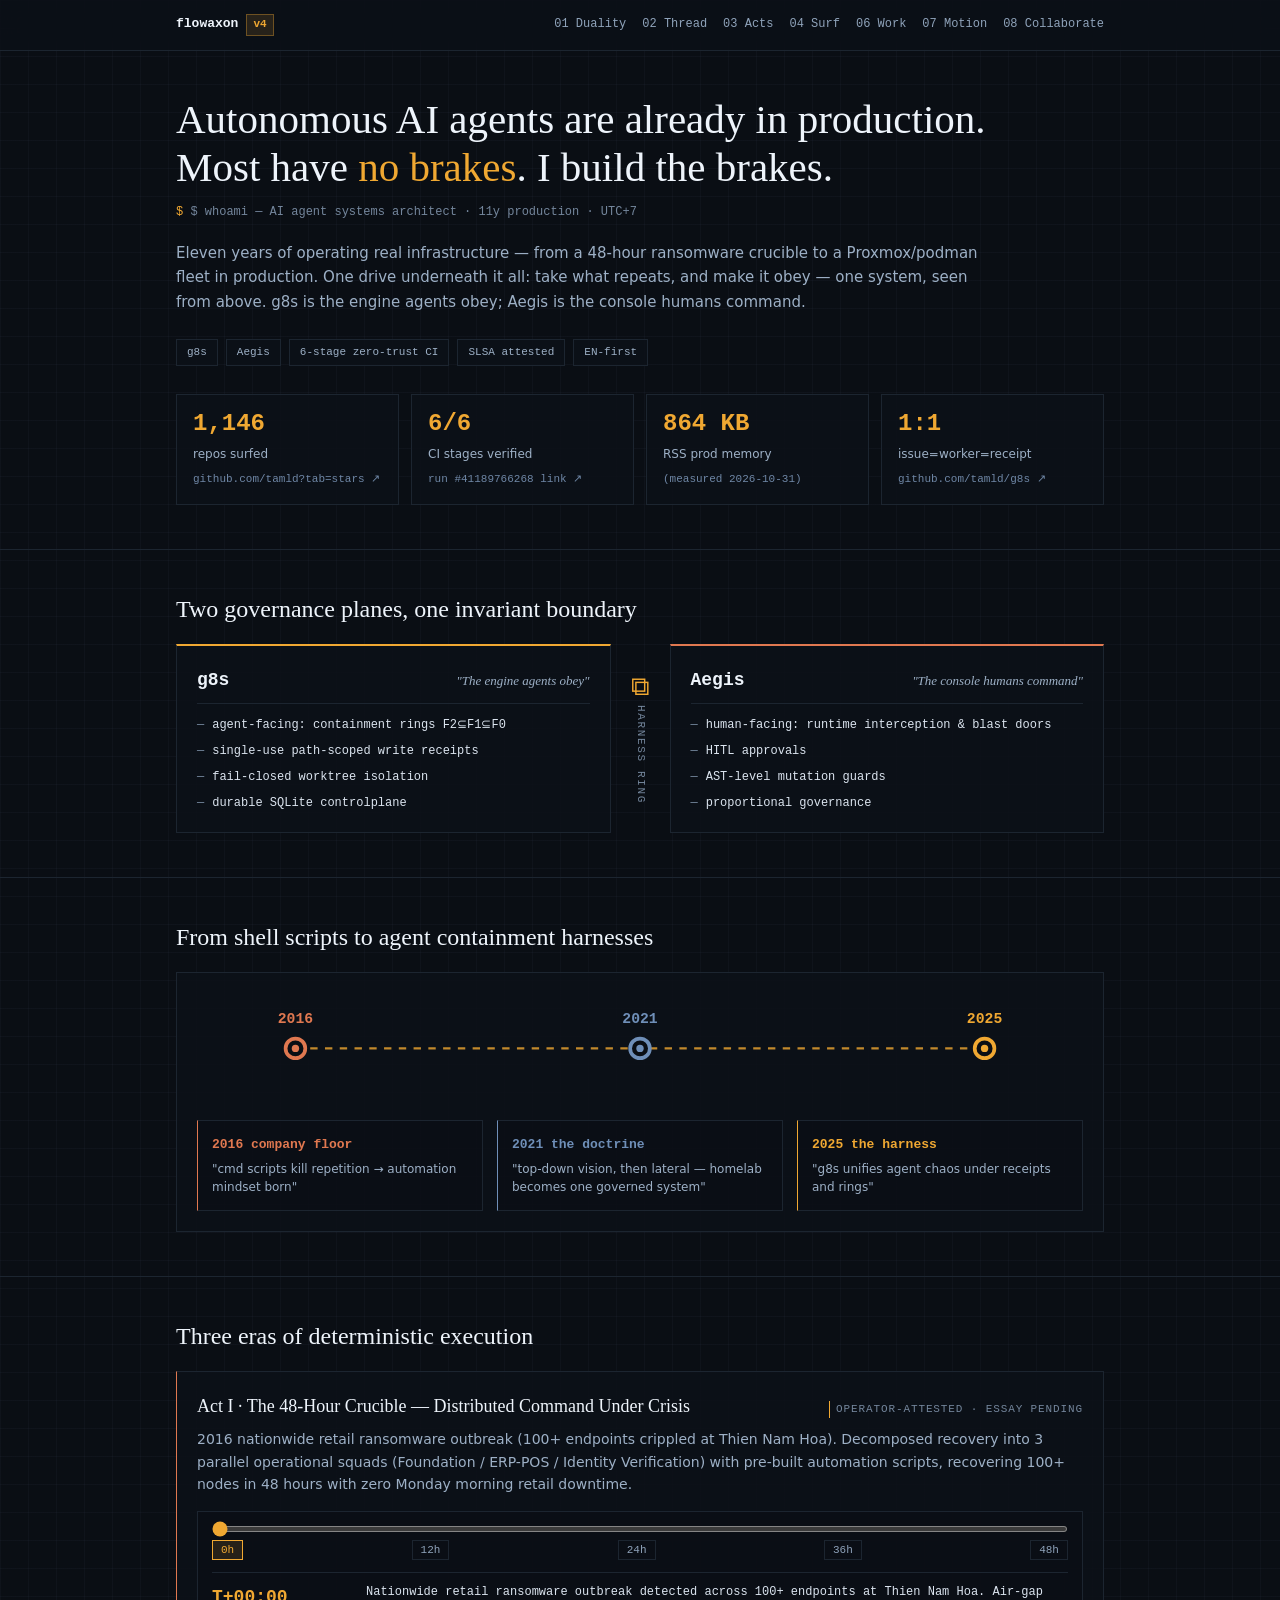
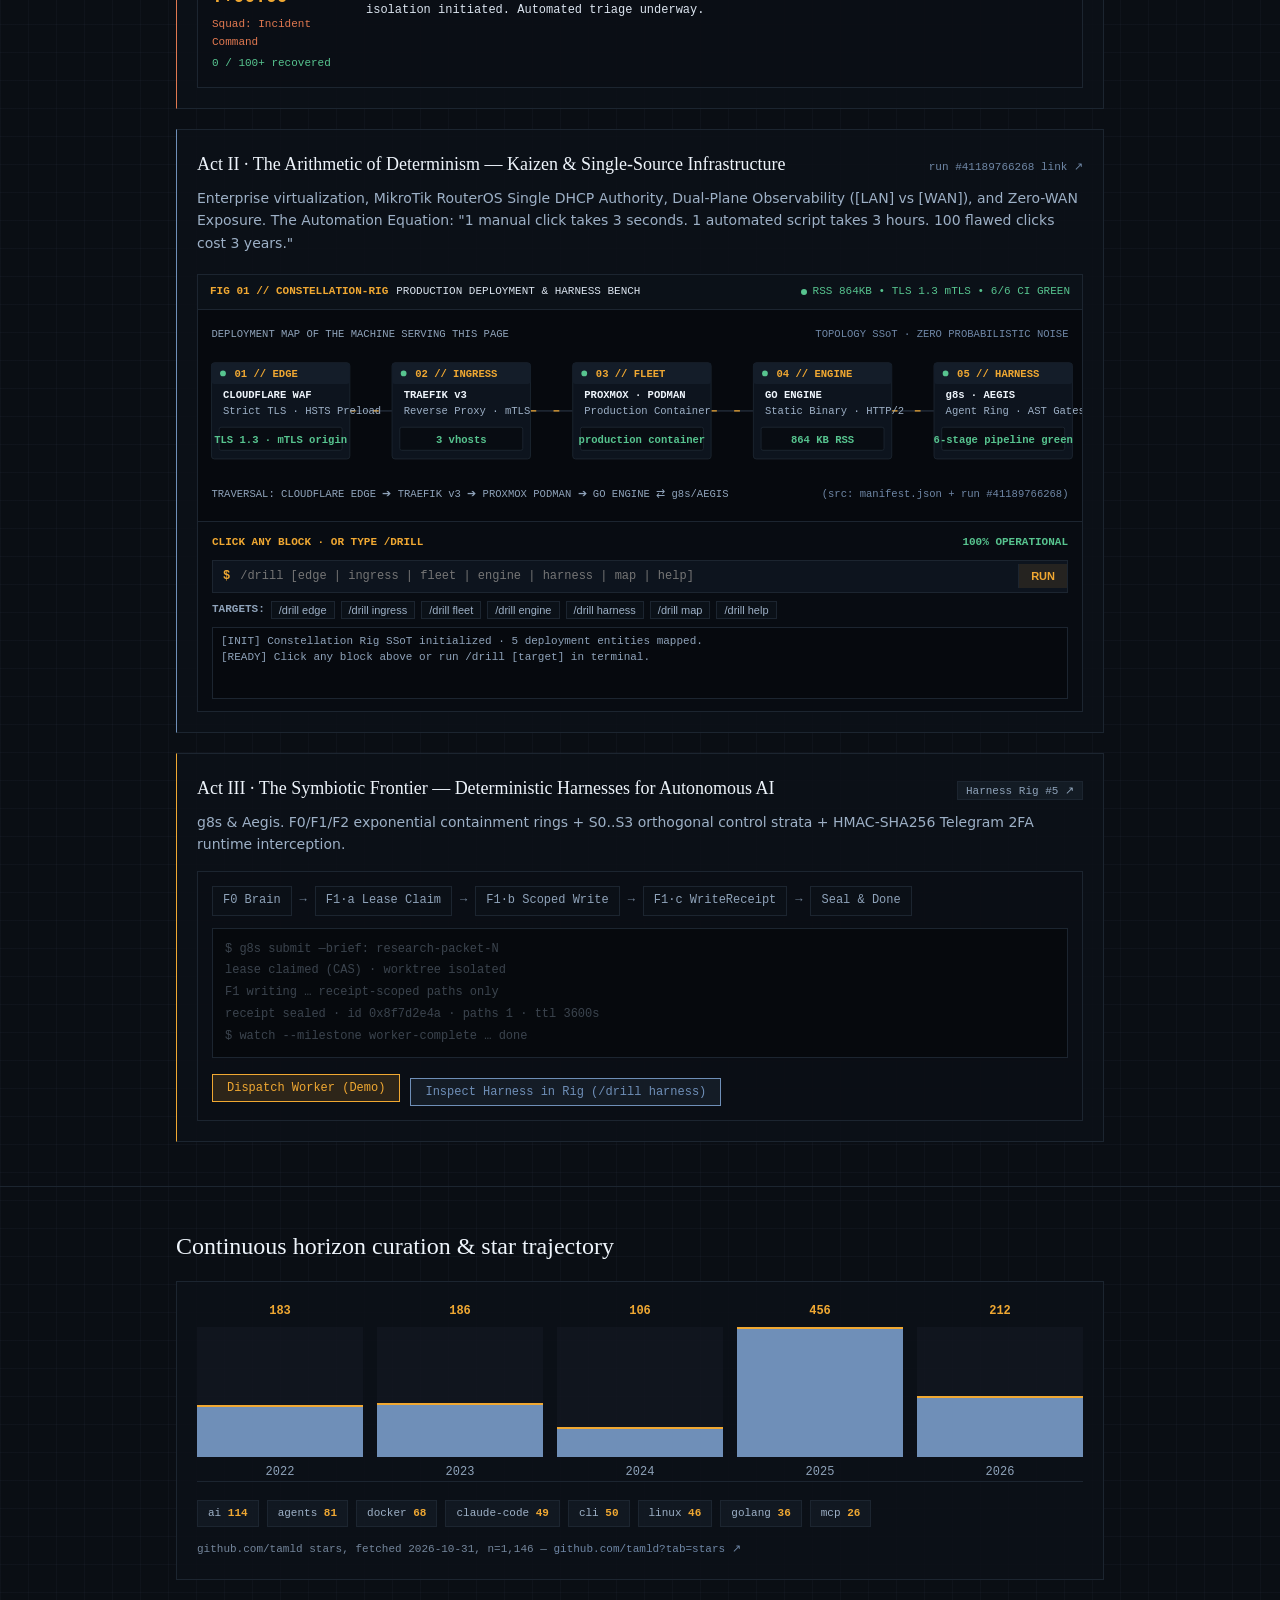
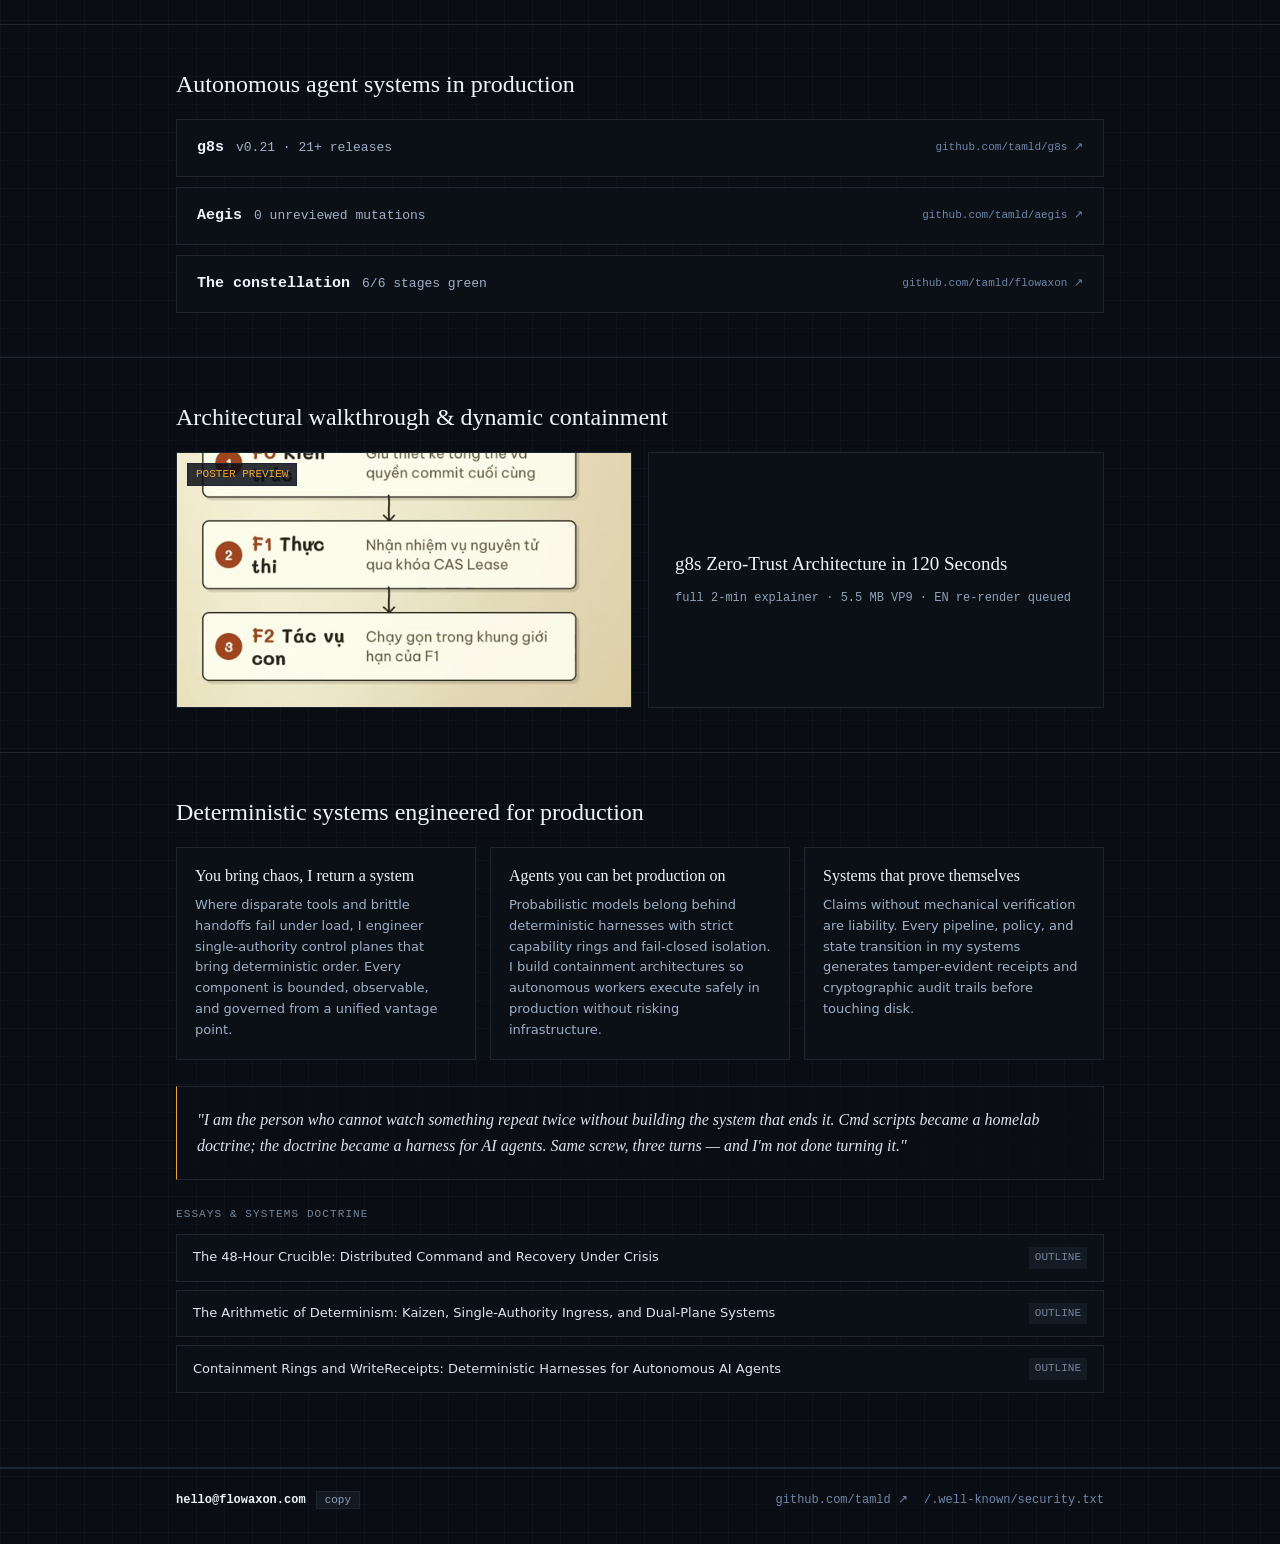
==== commit 09d4f167: "polish(v4): Impeccable G2 pass — craft-floor + WCAG fixes - remove eyebrow kickers + decorative sect" ====
--- a/sites/v4/index.html
+++ b/sites/v4/index.html
@@ -33,8 +33,8 @@
     <!-- 1. HERO -->
     <section id="hero" class="section-v4">
     <div class="container">
-    <div class="hero-kicker">$ whoami — AI agent systems architect · 11y production · UTC+7</div>
     <h1 class="hero-h1">Autonomous AI agents are already in production. Most have <span class="text-amber">no brakes</span>. I build the brakes.</h1>
+    <p class="hero-echo">$ whoami — AI agent systems architect · 11y production · UTC+7</p>
     <p class="hero-sub">Eleven years of operating real infrastructure — from a 48-hour ransomware crucible to a Proxmox/podman fleet in production. One drive underneath it all: take what repeats, and make it obey — one system, seen from above. g8s is the engine agents obey; Aegis is the console humans command.</p>
 
     <div class="hero-chips" aria-label="Core Engineering Pillars">
@@ -73,7 +73,6 @@
     <!-- 2. 01 THE TRUST DUALITY -->
     <section id="duality" class="section-v4">
     <div class="container">
-    <div class="section-tag">01 The trust duality</div>
     <h2 class="section-title">Two governance planes, one invariant boundary</h2>
     <div class="duality-grid">
     <div class="duality-panel panel-g8s reveal-on-scroll">
@@ -111,7 +110,6 @@
     <!-- 3. 02 THE ONE THREAD -->
     <section id="thread" class="section-v4">
     <div class="container">
-    <div class="section-tag">02 The one thread</div>
     <h2 class="section-title">From shell scripts to agent containment harnesses</h2>
     <div class="thread-card reveal-on-scroll">
     <div class="thread-svg-wrap">
@@ -149,7 +147,6 @@
     <!-- 4. 03 THE ACTS -->
     <section id="acts" class="section-v4">
     <div class="container">
-    <div class="section-tag">03 The acts</div>
     <h2 class="section-title">Three eras of deterministic execution</h2>
     <div class="acts-stack">
     <!-- Act I -->
@@ -372,7 +369,6 @@
     <!-- 5. 04 SURF MAP -->
     <section id="surf" class="section-v4">
     <div class="container">
-    <div class="section-tag">04 Surf map</div>
     <h2 class="section-title">Continuous horizon curation &amp; star trajectory</h2>
     <div class="surf-card reveal-on-scroll">
     <div class="bars-container" aria-label="Repository Stars By Year">
@@ -423,7 +419,6 @@
     <!-- 7. 06 WORK -->
     <section id="work" class="section-v4">
     <div class="container">
-    <div class="section-tag">06 Work</div>
     <h2 class="section-title">Autonomous agent systems in production</h2>
     <div class="work-table">
     <div class="work-row reveal-on-scroll">
@@ -454,7 +449,6 @@
     <!-- 8. 07 IN MOTION -->
     <section id="motion" class="section-v4">
     <div class="container">
-    <div class="section-tag">07 In motion</div>
     <h2 class="section-title">Architectural walkthrough &amp; dynamic containment</h2>
     <div class="motion-grid">
     <div class="video-cell reveal-on-scroll">
@@ -472,7 +466,6 @@
     <!-- 9. 08 COLLABORATE + WRITING + FOOTER -->
     <section id="collaborate" class="section-v4">
     <div class="container">
-    <div class="section-tag">08 Collaborate &amp; Writing</div>
     <h2 class="section-title">Deterministic systems engineered for production</h2>
     <div class="propositions-grid">
     <div class="prop-card reveal-on-scroll">
--- a/sites/v4/v4.css
+++ b/sites/v4/v4.css
@@ -1 +1 @@
-:root{--canvas:#0a0e14;--grid-line:rgba(120,150,190,0.045);--grid-size:28px;--panel:rgba(12,17,24,0.82);--borders:#1c2530;--border-subtle:#1c2530;--border-active:#2a3644;--text-t1:#eef4fb;--text-t2:#dbe4ef;--text-t3:#9db0c6;--text-t4:#8fa3ba;--text-t5:#5d7090;--text-src:#4d6a8a;--amber:#f0a832;--rust:#e07850;--steel:#6f8fb8;--green:#57c48f;--danger:#c2452a;--font-display:Georgia,serif;--font-mono:ui-monospace,SFMono-Regular,Menlo,Monaco,Consolas,"Liberation Mono",monospace;--font-body:system-ui,-apple-system,BlinkMacSystemFont,"Segoe UI",Roboto,sans-serif;--h1:clamp(28px,5.5vw,41px);--container:980px;--gutter:26px;--radius:0;--ease-fly:cubic-bezier(0.3,0.7,0.3,1);--dur-fly:900ms;--ease-reveal:cubic-bezier(0.2,0.8,0.2,1);--dur-reveal:600ms;--z-canvas:0;--z-content:1;--z-motion:3;--z-header:5;--z-overlay:9;--focus-ring:rgba(240,168,50,0.25)}*,*::before,*::after{box-sizing:border-box;margin:0;padding:0;border-radius:var(--radius) !important}*:focus-visible{outline:2px solid var(--focus-ring);outline-offset:2px}html{background:var(--canvas);color:var(--text-t2);font-family:var(--font-body);font-size:15px;line-height:1.6;-webkit-font-smoothing:antialiased;scroll-behavior:smooth}body{background:var(--canvas);background-image:linear-gradient(to right,var(--grid-line) 1px,transparent 1px),linear-gradient(to bottom,var(--grid-line) 1px,transparent 1px);background-size:var(--grid-size) var(--grid-size);min-height:100vh;position:relative;z-index:var(--z-content)}a{color:var(--text-src);text-decoration:none;transition:color 150ms ease}a:hover{color:var(--amber)}code,pre,kbd,samp,.brand-link,.brand-badge,.nav-links,.src-link,.micro-label,.section-tag,.hero-kicker,.chip,.stat-value,.duality-name,.duality-list,.hinge-label,.thread-year,.scrubber-meta,.scrubber-log,.scrubber-btn,.dispatch-flow,.dispatch-terminal,.btn-dispatch,.bar-value,.bar-year,.cluster-chip,.src-footer-line,.feature-code,.feature-status,.feature-meta,.work-name,.work-metric,.video-badge,.affordance-spec,.essays-title,.essay-status,.footer-row,.btn-copy{font-family:var(--font-mono)}.container{width:100%;max-width:var(--container);margin:0 auto;padding:0 var(--gutter)}.site-header{position:sticky;top:0;z-index:var(--z-header);background:var(--panel);backdrop-filter:blur(12px);border-bottom:1px solid var(--border-subtle);padding:14px 0}.nav-row{display:flex;align-items:center;justify-content:space-between}.brand-link{font-size:13px;font-weight:700;color:var(--text-t1);display:inline-flex;align-items:center;gap:8px}.brand-badge{background:rgba(240,168,50,0.12);color:var(--amber);border:1px solid rgba(240,168,50,0.35);font-size:11px;padding:1px 6px}.nav-links{display:flex;gap:16px;font-size:12px}.nav-links a{color:var(--text-t4)}.nav-links a:hover{color:var(--text-t1)}.text-amber{color:var(--amber)}.text-rust{color:var(--rust)}.text-steel{color:var(--steel)}.text-green{color:var(--green)}.text-danger{color:var(--danger)}.text-t1{color:var(--text-t1)}.text-t2{color:var(--text-t2)}.text-t3{color:var(--text-t3)}.text-t4{color:var(--text-t4)}.text-t5{color:var(--text-t5)}.src-link{color:var(--text-src);font-size:11px;display:inline-flex;align-items:center;gap:3px}.src-link:hover{color:var(--amber);text-decoration:underline}.micro-label{font-size:10px;color:var(--text-t5);text-transform:uppercase;letter-spacing:0.08em;border-left:2px solid var(--amber);padding-left:6px;display:inline-block}.section-v4{padding:44px 0;border-bottom:1px solid var(--border-subtle);position:relative}.section-tag{font-size:11px;color:var(--text-t5);text-transform:uppercase;letter-spacing:0.12em;margin-bottom:10px}.section-title{font-family:var(--font-display);font-size:24px;line-height:1.25;color:var(--text-t1);font-weight:normal;margin-bottom:20px}.stat-card,.duality-panel,.thread-card,.act-card,.surf-card,.feature-cell,.work-row,.video-cell,.affordance-cell,.prop-card,.essay-item,.chip{background:var(--panel);border:1px solid var(--border-subtle)}.stat-card:hover,.feature-cell:hover,.work-row:hover{border-color:var(--border-active)}.hero-kicker{font-size:13px;color:var(--text-t4);margin-bottom:16px;display:inline-block;padding:4px 8px;background:rgba(120,150,190,0.06);border:1px solid var(--border-subtle)}.hero-h1{font-family:var(--font-display);font-size:var(--h1);line-height:1.18;color:var(--text-t1);font-weight:normal;margin-bottom:18px;max-width:860px}.hero-sub{color:var(--text-t3);font-size:15px;line-height:1.65;max-width:820px;margin-bottom:24px}.hero-chips{display:flex;flex-wrap:wrap;gap:8px;margin-bottom:28px}.chip{font-size:11px;padding:4px 10px;color:var(--text-t3)}.hero-stats-grid{display:grid;grid-template-columns:repeat(4,1fr);gap:12px}.stat-card{padding:16px;display:flex;flex-direction:column;justify-content:space-between;gap:8px;transition:border-color 200ms ease}.stat-value{font-size:24px;font-weight:700;color:var(--amber);line-height:1.1;font-feature-settings:"tnum" 1}.stat-label{font-size:12px;color:var(--text-t3);line-height:1.4}.duality-grid{display:grid;grid-template-columns:1fr auto 1fr;align-items:stretch;gap:16px}.duality-panel{padding:20px;display:flex;flex-direction:column;gap:12px}.duality-panel.panel-g8s{border-top:2px solid var(--amber)}.duality-panel.panel-aegis{border-top:2px solid var(--rust)}.duality-head{display:flex;align-items:baseline;justify-content:space-between;border-bottom:1px solid var(--border-subtle);padding-bottom:8px}.duality-name{font-size:18px;font-weight:700;color:var(--text-t1)}.duality-tagline{font-family:var(--font-display);font-style:italic;color:var(--text-t3);font-size:13px}.duality-list{list-style:none;display:flex;flex-direction:column;gap:8px}.duality-list li{font-size:12px;color:var(--text-t2);line-height:1.5;display:flex;align-items:flex-start;gap:8px}.duality-list li::before{content:"—";color:var(--text-t5)}.duality-hinge{display:flex;flex-direction:column;align-items:center;justify-content:center;gap:6px;padding:8px 4px}.hinge-glyph{font-size:26px;color:var(--amber);line-height:1}.hinge-label{font-size:9px;text-transform:uppercase;color:var(--text-t5);writing-mode:vertical-rl;letter-spacing:0.15em}.thread-card{padding:20px}.thread-svg-wrap{width:100%;margin-bottom:16px}.thread-svg{width:100%;height:auto;display:block}.thread-nodes-grid{display:grid;grid-template-columns:repeat(3,1fr);gap:14px}.thread-node-box{background:rgba(10,14,20,0.6);border:1px solid var(--border-subtle);padding:14px}.thread-node-box.node-rust{border-left:3px solid var(--rust)}.thread-node-box.node-steel{border-left:3px solid var(--steel)}.thread-node-box.node-amber{border-left:3px solid var(--amber)}.thread-year{font-size:13px;font-weight:700;margin-bottom:4px}.thread-body{font-size:12px;color:var(--text-t3);line-height:1.5}.acts-stack{display:flex;flex-direction:column;gap:20px}.act-card{padding:20px;position:relative}.act-card.act-1{border-left:4px solid var(--rust)}.act-card.act-2{border-left:4px solid var(--steel)}.act-card.act-3{border-left:4px solid var(--amber)}.act-header{display:flex;justify-content:space-between;align-items:baseline;margin-bottom:8px;flex-wrap:wrap;gap:8px}.act-title{font-family:var(--font-display);font-size:18px;color:var(--text-t1);font-weight:normal}.act-desc{font-size:14px;color:var(--text-t3);line-height:1.6;margin-bottom:16px}.scrubber-module{background:rgba(10,14,20,0.7);border:1px solid var(--border-subtle);padding:14px;display:flex;flex-direction:column;gap:12px}.scrubber-controls{display:flex;flex-direction:column;gap:8px}.scrubber-slider{width:100%;accent-color:var(--amber);cursor:pointer;background:var(--border-subtle);height:6px}.scrubber-milestones{display:flex;justify-content:space-between}.scrubber-btn{background:transparent;border:1px solid var(--border-subtle);color:var(--text-t4);font-size:11px;padding:3px 8px;cursor:pointer;transition:all 150ms ease}.scrubber-btn:hover,.scrubber-btn.active{background:rgba(240,168,50,0.12);color:var(--amber);border-color:var(--amber)}.scrubber-readout{display:grid;grid-template-columns:140px 1fr;gap:14px;padding-top:10px;border-top:1px solid var(--border-subtle)}.scrubber-meta{display:flex;flex-direction:column;gap:4px}.scrubber-hour{font-size:18px;font-weight:700;color:var(--amber)}.scrubber-squad{font-size:11px;color:var(--rust)}.scrubber-recovered{font-size:11px;color:var(--green)}.scrubber-log{font-size:12px;color:var(--text-t2);line-height:1.5}.rig-wrap{background:rgba(10,14,20,0.7);border:1px solid var(--border-subtle);padding:14px;margin-top:10px}.rig-svg{width:100%;height:auto;display:block}.dispatch-module{background:rgba(10,14,20,0.7);border:1px solid var(--border-subtle);padding:14px;display:flex;flex-direction:column;gap:12px}.dispatch-flow{display:flex;align-items:center;gap:8px;font-size:12px;flex-wrap:wrap}.flow-step{padding:4px 10px;background:var(--panel);border:1px solid var(--border-subtle);color:var(--text-t4);transition:all 200ms ease}.flow-step.active{border-color:var(--amber);color:var(--amber);background:rgba(240,168,50,0.1)}.flow-step.sealed{border-color:var(--green);color:var(--green);background:rgba(87,196,143,0.1)}.flow-arrow{color:var(--text-t5)}.dispatch-terminal{background:#06090d;border:1px solid var(--border-subtle);padding:12px;font-size:12px;display:flex;flex-direction:column;gap:5px;min-height:130px}.term-line{color:var(--text-t3);line-height:1.4;opacity:0.35;transition:opacity 250ms ease,color 250ms ease}.term-line.active{opacity:1;color:var(--text-t1)}.term-line.verified{opacity:1;color:var(--green)}.term-prompt{color:var(--amber)}.dispatch-actions{display:flex;gap:10px;align-items:center}.btn-dispatch{background:rgba(240,168,50,0.15);border:1px solid var(--amber);color:var(--amber);font-size:12px;padding:6px 14px;cursor:pointer}.btn-dispatch:hover{background:rgba(240,168,50,0.28)}.surf-card{padding:20px}.bars-container{display:grid;grid-template-columns:repeat(5,1fr);gap:14px;align-items:end;height:180px;padding-bottom:10px;border-bottom:1px solid var(--border-subtle);margin-bottom:18px}.bar-col{display:flex;flex-direction:column;align-items:center;height:100%;justify-content:flex-end;gap:6px}.bar-value{font-size:12px;color:var(--amber);font-weight:700}.surf-bar-track{width:100%;height:130px;background:rgba(120,150,190,0.04);display:flex;align-items:flex-end;position:relative}.surf-bar{width:100%;background:var(--steel);border-top:2px solid var(--amber);transform-origin:bottom;transform:scaleY(0);transition:transform var(--dur-fly) var(--ease-fly)}.surf-bar.is-revealed{transform:scaleY(1)}.bar-2022{height:40%}.bar-2023{height:41%}.bar-2024{height:23%}.bar-2025{height:100%}.bar-2026{height:47%}.bar-year{font-size:12px;color:var(--text-t4)}.cluster-chips{display:flex;flex-wrap:wrap;gap:8px;margin-bottom:14px}.cluster-chip{font-size:11px;background:rgba(120,150,190,0.06);border:1px solid var(--border-subtle);padding:4px 10px;color:var(--text-t3)}.cluster-chip span{color:var(--amber);font-weight:600}.src-footer-line{font-size:11px;color:var(--text-t5);margin-top:12px}.feature-grid{display:grid;grid-template-columns:repeat(3,1fr);gap:12px}.feature-cell{padding:14px;display:flex;flex-direction:column;justify-content:space-between;gap:10px;transition:border-color 150ms ease}.feature-top{display:flex;justify-content:space-between;align-items:center}.feature-code{font-size:11px;font-weight:700;color:var(--amber);letter-spacing:0.05em}.feature-status{font-size:10px;text-transform:uppercase;padding:1px 6px;border:1px solid transparent}.feature-status.status-active{color:var(--green);background:rgba(87,196,143,0.1);border-color:rgba(87,196,143,0.3)}.feature-status.status-planned{color:var(--steel);background:rgba(111,143,184,0.1);border-color:rgba(111,143,184,0.3)}.feature-label{font-size:13px;color:var(--text-t2);line-height:1.4;font-weight:500}.feature-meta{display:flex;justify-content:space-between;align-items:center;font-size:10px;color:var(--text-t5);border-top:1px solid rgba(120,150,190,0.08);padding-top:8px}.work-table{display:flex;flex-direction:column;gap:10px}.work-row{padding:16px 20px;display:flex;align-items:center;justify-content:space-between;transition:border-color 150ms ease}.work-title-group{display:flex;align-items:baseline;gap:12px}.work-name{font-size:15px;font-weight:700;color:var(--text-t1)}.work-metric{font-size:13px;color:var(--text-t3)}.motion-grid{display:grid;grid-template-columns:1fr 1fr;gap:16px;align-items:stretch}.video-cell{position:relative;aspect-ratio:16 / 9;display:flex;align-items:center;justify-content:center;overflow:hidden}.motion-video{width:100%;height:100%;object-fit:cover;background:#06090d}.video-badge{position:absolute;top:10px;left:10px;background:rgba(10,14,20,0.85);border:1px solid var(--border-subtle);font-size:11px;color:var(--amber);padding:2px 8px}.affordance-cell{padding:22px;display:flex;flex-direction:column;justify-content:center;gap:12px}.affordance-title{font-family:var(--font-display);font-size:19px;color:var(--text-t1);font-weight:normal;line-height:1.3}.affordance-spec{font-size:12px;color:var(--text-t4);line-height:1.6}.propositions-grid{display:grid;grid-template-columns:repeat(3,1fr);gap:14px;margin-bottom:26px}.prop-card{padding:18px;display:flex;flex-direction:column;gap:8px}.prop-title{font-family:var(--font-display);font-size:16px;color:var(--text-t1);font-weight:normal;line-height:1.3}.prop-body{font-size:13px;color:var(--text-t3);line-height:1.6}.whoami-block{background:rgba(10,14,20,0.7);border:1px solid var(--border-subtle);border-left:3px solid var(--amber);padding:20px;margin-bottom:26px;font-family:var(--font-display);font-size:16px;font-style:italic;color:var(--text-t2);line-height:1.65}.essays-section{margin-bottom:30px}.essays-title{font-size:11px;text-transform:uppercase;letter-spacing:0.1em;color:var(--text-t5);margin-bottom:10px}.essays-list{list-style:none;display:flex;flex-direction:column;gap:8px}.essay-item{padding:12px 16px;display:flex;align-items:center;justify-content:space-between}.essay-name{font-size:13px;color:var(--text-t2)}.essay-status{font-size:10px;text-transform:uppercase;color:var(--text-t5);background:rgba(120,150,190,0.08);padding:2px 6px}.site-footer{padding:22px 0 34px;border-top:1px solid var(--border-subtle)}.footer-row{display:flex;justify-content:space-between;align-items:center;flex-wrap:wrap;gap:16px;font-size:12px}.footer-contact{display:flex;align-items:center;gap:10px}.footer-email{color:var(--text-t1);font-weight:600}.btn-copy{background:rgba(120,150,190,0.08);border:1px solid var(--border-subtle);color:var(--text-t4);font-size:11px;padding:2px 8px;cursor:pointer;transition:all 150ms ease}.btn-copy:hover{color:var(--amber);border-color:var(--amber)}.btn-copy.copied{color:var(--green);border-color:var(--green);background:rgba(87,196,143,0.1)}.footer-links{display:flex;gap:16px}.footer-link{color:var(--text-src)}.footer-link:hover{color:var(--amber)}.reveal-on-scroll{opacity:0;transform:translateY(12px);transition:opacity var(--dur-reveal) var(--ease-reveal),transform var(--dur-reveal) var(--ease-reveal)}.reveal-on-scroll.is-revealed{opacity:1;transform:translateY(0)}@media (prefers-reduced-motion:reduce){*,*::before,*::after{animation-duration:0.01ms !important;animation-iteration-count:1 !important;transition-duration:0.01ms !important;scroll-behavior:auto !important}.reveal-on-scroll{opacity:1 !important;transform:none !important}.surf-bar{transform:scaleY(1) !important;transition:none !important}}@media (max-width:768px){.hero-stats-grid{grid-template-columns:repeat(2,1fr)}.duality-grid{grid-template-columns:1fr}.duality-hinge{flex-direction:row}.hinge-label{writing-mode:horizontal-tb}.thread-nodes-grid{grid-template-columns:1fr}.feature-grid{grid-template-columns:1fr}.motion-grid{grid-template-columns:1fr}.propositions-grid{grid-template-columns:1fr}.footer-row{flex-direction:column;align-items:flex-start}}.rig-container{margin-top:20px;background:#080c12;border:1px solid var(--border-subtle);font-family:ui-monospace,monospace}.rig-plate-header{display:flex;justify-content:space-between;align-items:center;padding:8px 12px;background:#0b1118;border-bottom:1px solid var(--border-subtle);font-size:11px}.rig-plate-meta{display:flex;gap:8px;align-items:center}.rig-plate-tag,.rig-cli-prompt,.rig-promise-bar{color:var(--amber);font-weight:700}.rig-plate-title{color:var(--text-t2)}.rig-plate-readout{display:flex;align-items:center;gap:6px;color:var(--green);font-size:11px;font-variant-numeric:tabular-nums}.readout-dot{width:6px;height:6px;border-radius:50%;background:var(--green)}.rig-canvas-wrap{position:relative;width:100%;background:#06090e;overflow:hidden}.rig-canvas-wrap.is-dimmed .rig-svg{opacity:.18;filter:grayscale(.8) brightness(.4);transition:opacity .2s,filter .2s}.rig-canvas-wrap.is-dimmed .rig-node.is-selected{opacity:1!important;filter:none!important}.rig-svg{width:100%;height:auto;display:block}.rig-node{cursor:pointer;outline:none;transform-box:fill-box;transform-origin:center;transition:transform .18s cubic-bezier(.16,1,.3,1)}.rig-node:hover,.rig-node:focus-visible{transform:translateY(-4px);filter:drop-shadow(0 4px 10px rgba(240,168,50,.2))}.rig-node:focus-visible{outline:1px solid var(--amber)}.rig-node-box{fill:#0d141e;stroke:var(--border-subtle);stroke-width:1px;transition:stroke .18s,fill .18s}.rig-node.is-selected .rig-node-box{stroke:var(--amber);stroke-width:1.5px;fill:#131b26}.rig-node.is-neighbor-highlight .rig-node-box{stroke:var(--green);stroke-width:1.5px}.rig-node-header-bar{fill:#141d29}.rig-status-dot{fill:var(--green)}.rig-node-label{fill:var(--amber);font-size:8.5px;font-weight:700}.rig-node-name{fill:var(--text-t1);font-size:11px;font-weight:700}.rig-node-sub{fill:var(--text-t3);font-size:9px}.rig-metric-pill{fill:#080c12;stroke:var(--border-subtle);stroke-width:1px}.rig-node-metric-text{fill:var(--green);font-size:9px;font-weight:600}.rig-svg-kicker,.rig-svg-footer-text{fill:var(--text-t4);font-size:8px}.rig-svg-kicker-src,.rig-svg-footer-src{fill:var(--text-src);font-size:8px}.rig-path-track{stroke:var(--border-subtle);stroke-width:2px;fill:none;transition:stroke .18s}.rig-path-track.is-highlighted{stroke:var(--amber)!important;stroke-width:2.5px;filter:drop-shadow(0 0 4px rgba(240,168,50,.5))}.rig-pulse-line{stroke:var(--amber);stroke-width:1.5px;fill:none;stroke-dasharray:6 18;animation:rigPulse 2.4s linear infinite}.rig-pulse-line[data-index="0"]{animation-delay:0s}.rig-pulse-line[data-index="1"]{animation-delay:.6s}.rig-pulse-line[data-index="2"]{animation-delay:1.2s}.rig-pulse-line[data-index="3"]{animation-delay:1.8s}@keyframes rigPulse{from{stroke-dashoffset:48}to{stroke-dashoffset:0}}.rig-popover{position:absolute;top:50%;left:50%;transform:translate(-50%,-50%);width:min(480px,calc(100% - 24px));max-height:calc(100% - 20px);overflow-y:auto;background:rgba(13,20,30,.97);border:1px solid var(--amber);padding:14px;z-index:10;box-shadow:0 16px 36px rgba(0,0,0,.6)}.rig-popover-header,.rig-promise-bar,.rig-metric-header{display:flex;justify-content:space-between;align-items:center}.rig-popover-header{margin-bottom:8px}.rig-popover-tag{font-size:10px;color:var(--amber);font-weight:700}.rig-popover-close,.rig-chip-btn{background:#0b1118;border:1px solid var(--border-subtle);color:var(--text-t3);font-size:10px;padding:2px 7px;cursor:pointer}.rig-popover-close:hover,.rig-chip-btn:hover{color:var(--amber);border-color:var(--amber)}.rig-popover-title{color:var(--text-t1);font-size:14px;font-weight:700;margin:0 0 4px}.rig-popover-what{color:var(--text-t3);font-size:11.5px;margin:0 0 10px;line-height:1.4}.rig-popover-metric-wrap{background:#080c12;border:1px solid var(--border-subtle);padding:8px 10px;margin-bottom:10px}.rig-metric-header{font-size:9.5px;color:var(--text-t4);margin-bottom:4px}.rig-metric-val{color:var(--green);font-size:13px;font-weight:700}.rig-metric-src{color:var(--steel);font-size:10.5px;margin-top:2px}.rig-chips-header{color:var(--text-t4);font-size:10px;margin-bottom:6px;font-weight:700}.rig-popover-chips{display:flex;flex-wrap:wrap;gap:5px}.rig-chip{background:rgba(120,150,190,.08);border:1px solid var(--border-subtle);color:var(--text-t2);font-size:10.5px;padding:3px 7px}.rig-footer{background:#080c12;border-top:1px solid var(--border-subtle);padding:12px 14px}.rig-promise-bar{font-size:11px;margin-bottom:8px}.rig-telemetry-badge{color:var(--green);font-size:10px}.rig-cli-form{display:flex;align-items:center;background:#0d141e;border:1px solid var(--border-subtle);margin-bottom:8px}.rig-cli-prompt{padding:6px 10px;font-size:12px}.rig-cli-input{flex:1;background:none;border:none;color:var(--text-t1);font-family:inherit;font-size:12px;outline:none;padding:6px 0}.rig-cli-submit{background:rgba(240,168,50,.1);border:none;border-left:1px solid var(--border-subtle);color:var(--amber);font-size:11px;font-weight:700;padding:6px 12px;cursor:pointer}.rig-quick-bar{display:flex;flex-wrap:wrap;gap:6px;margin-bottom:8px;font-size:10px;align-items:center}.rig-quick-label{color:var(--text-t4);font-weight:700}.rig-log-area{height:72px;overflow-y:auto;background:#06090e;border:1px solid var(--border-subtle);padding:6px 8px;font-size:10.5px;color:var(--text-t3);line-height:1.45}.rig-log-line{white-space:pre-wrap}.rig-log-line.text-error{color:var(--danger,#c2452a)}.rig-log-line.text-muted{color:var(--text-t4)}.rig-bridge-btn{background:rgba(111,143,184,.1);border:1px solid var(--steel);color:var(--steel);margin-top:8px}.rig-bridge-btn:hover{color:var(--amber);border-color:var(--amber)}@media (prefers-reduced-motion:reduce){.rig-pulse-line{animation:none!important;stroke-dasharray:none!important;opacity:.3!important}.rig-node{transform:none!important;transition:none!important}}+:root{--canvas:#0a0e14;--grid-line:rgba(120,150,190,0.045);--grid-size:28px;--panel:rgba(12,17,24,0.82);--borders:#1c2530;--border-subtle:#1c2530;--border-active:#2a3644;--text-t1:#eef4fb;--text-t2:#dbe4ef;--text-t3:#9db0c6;--text-t4:#8fa3ba;--text-t5:#74869c;--text-src:#6f87a6;--amber:#f0a832;--rust:#e07850;--steel:#6f8fb8;--green:#57c48f;--danger:#c2452a;--font-display:Georgia,serif;--font-mono:ui-monospace,SFMono-Regular,Menlo,Monaco,Consolas,"Liberation Mono",monospace;--font-body:system-ui,-apple-system,BlinkMacSystemFont,"Segoe UI",Roboto,sans-serif;--h1:clamp(28px,5.5vw,41px);--container:980px;--gutter:26px;--radius:0;--ease-fly:cubic-bezier(0.3,0.7,0.3,1);--dur-fly:900ms;--ease-reveal:cubic-bezier(0.2,0.8,0.2,1);--dur-reveal:600ms;--z-canvas:0;--z-content:1;--z-motion:3;--z-header:5;--z-overlay:9;--focus-ring:rgba(240,168,50,0.25)}*,*::before,*::after{box-sizing:border-box;margin:0;padding:0}*:focus-visible{outline:2px solid var(--focus-ring);outline-offset:2px}html{background:var(--canvas);color:var(--text-t2);font-family:var(--font-body);font-size:15px;line-height:1.6;-webkit-font-smoothing:antialiased;scroll-behavior:smooth}body{background:var(--canvas);background-image:linear-gradient(to right,var(--grid-line) 1px,transparent 1px),linear-gradient(to bottom,var(--grid-line) 1px,transparent 1px);background-size:var(--grid-size) var(--grid-size);min-height:100vh;position:relative;z-index:var(--z-content)}a{color:var(--text-src);text-decoration:none;text-underline-offset:3px;transition:color 150ms ease}::selection{background:rgba(240,168,50,0.28);color:var(--text-t1)}*{scrollbar-width:thin;scrollbar-color:var(--border-active) transparent}a:hover{color:var(--amber)}code,pre,kbd,samp,.brand-link,.brand-badge,.nav-links,.src-link,.micro-label,.section-tag,.hero-kicker,.chip,.stat-value,.duality-name,.duality-list,.hinge-label,.thread-year,.scrubber-meta,.scrubber-log,.scrubber-btn,.dispatch-flow,.dispatch-terminal,.btn-dispatch,.bar-value,.bar-year,.cluster-chip,.src-footer-line,.feature-code,.feature-status,.feature-meta,.work-name,.work-metric,.video-badge,.affordance-spec,.essays-title,.essay-status,.footer-row,.btn-copy{font-family:var(--font-mono)}.container{width:100%;max-width:var(--container);margin:0 auto;padding:0 var(--gutter)}.site-header{position:sticky;top:0;z-index:var(--z-header);background:var(--panel);backdrop-filter:blur(12px);border-bottom:1px solid var(--border-subtle);padding:14px 0}.nav-row{display:flex;align-items:center;justify-content:space-between}.brand-link{font-size:13px;font-weight:700;color:var(--text-t1);display:inline-flex;align-items:center;gap:8px}.brand-badge{background:rgba(240,168,50,0.12);color:var(--amber);border:1px solid rgba(240,168,50,0.35);font-size:11px;padding:1px 6px}.nav-links{display:flex;gap:16px;font-size:12px}.nav-links a{color:var(--text-t4)}.nav-links a:hover{color:var(--text-t1)}.text-amber{color:var(--amber)}.text-rust{color:var(--rust)}.text-steel{color:var(--steel)}.text-green{color:var(--green)}.text-danger{color:var(--danger)}.text-t1{color:var(--text-t1)}.text-t2{color:var(--text-t2)}.text-t3{color:var(--text-t3)}.text-t4{color:var(--text-t4)}.text-t5{color:var(--text-t5)}.src-link{color:var(--text-src);font-size:11px;display:inline-flex;align-items:center;gap:3px}.src-link:hover{color:var(--amber);text-decoration:underline}.micro-label{font-size:11px;color:var(--text-t5);text-transform:uppercase;letter-spacing:0.08em;border-left:1px solid var(--amber);padding-left:6px;display:inline-block}.section-v4{padding:44px 0;border-bottom:1px solid var(--border-subtle);position:relative}.section-title{font-family:var(--font-display);font-size:24px;line-height:1.25;color:var(--text-t1);font-weight:normal;margin-bottom:20px}.stat-card,.duality-panel,.thread-card,.act-card,.surf-card,.feature-cell,.work-row,.video-cell,.affordance-cell,.prop-card,.essay-item,.chip{background:var(--panel);border:1px solid var(--border-subtle)}.stat-card:hover,.feature-cell:hover,.work-row:hover{border-color:var(--border-active)}.hero-echo{font-family:var(--font-mono);font-size:12px;color:var(--text-t5);margin:-6px 0 18px}.hero-echo::before{content:"$ ";color:var(--amber)}.hero-h1{font-family:var(--font-display);font-size:var(--h1);line-height:1.18;color:var(--text-t1);font-weight:normal;margin-bottom:18px;max-width:860px}.hero-sub{color:var(--text-t3);font-size:15px;line-height:1.65;max-width:820px;margin-bottom:24px}.hero-chips{display:flex;flex-wrap:wrap;gap:8px;margin-bottom:28px}.chip{font-size:11px;padding:4px 10px;color:var(--text-t3)}.hero-stats-grid{display:grid;grid-template-columns:repeat(4,1fr);gap:12px}.stat-card{padding:16px;display:flex;flex-direction:column;justify-content:space-between;gap:8px;transition:border-color 200ms ease}.stat-value{font-size:24px;font-weight:700;color:var(--amber);line-height:1.1;font-feature-settings:"tnum" 1}.stat-label{font-size:12px;color:var(--text-t3);line-height:1.4}.duality-grid{display:grid;grid-template-columns:1fr auto 1fr;align-items:stretch;gap:16px}.duality-panel{padding:20px;display:flex;flex-direction:column;gap:12px}.duality-panel.panel-g8s{border-top:2px solid var(--amber)}.duality-panel.panel-aegis{border-top:2px solid var(--rust)}.duality-head{display:flex;align-items:baseline;justify-content:space-between;border-bottom:1px solid var(--border-subtle);padding-bottom:8px}.duality-name{font-size:18px;font-weight:700;color:var(--text-t1)}.duality-tagline{font-family:var(--font-display);font-style:italic;color:var(--text-t3);font-size:13px}.duality-list{list-style:none;display:flex;flex-direction:column;gap:8px}.duality-list li{font-size:12px;color:var(--text-t2);line-height:1.5;display:flex;align-items:flex-start;gap:8px}.duality-list li::before{content:"—";color:var(--text-t5)}.duality-hinge{display:flex;flex-direction:column;align-items:center;justify-content:center;gap:6px;padding:8px 4px}.hinge-glyph{font-size:26px;color:var(--amber);line-height:1}.hinge-label{font-size:11px;text-transform:uppercase;color:var(--text-t5);writing-mode:vertical-rl;letter-spacing:0.15em}.thread-card{padding:20px}.thread-svg-wrap{width:100%;margin-bottom:16px}.thread-svg{width:100%;height:auto;display:block}.thread-nodes-grid{display:grid;grid-template-columns:repeat(3,1fr);gap:14px}.thread-node-box{background:rgba(10,14,20,0.6);border:1px solid var(--border-subtle);padding:14px}.thread-node-box.node-rust{border-left:1px solid var(--rust)}.thread-node-box.node-steel{border-left:1px solid var(--steel)}.thread-node-box.node-amber{border-left:1px solid var(--amber)}.thread-year{font-size:13px;font-weight:700;margin-bottom:4px}.thread-body{font-size:12px;color:var(--text-t3);line-height:1.5}.acts-stack{display:flex;flex-direction:column;gap:20px}.act-card{padding:20px;position:relative}.act-card.act-1{border-left:1px solid var(--rust)}.act-card.act-2{border-left:1px solid var(--steel)}.act-card.act-3{border-left:1px solid var(--amber)}.act-header{display:flex;justify-content:space-between;align-items:baseline;margin-bottom:8px;flex-wrap:wrap;gap:8px}.act-title{font-family:var(--font-display);font-size:18px;color:var(--text-t1);font-weight:normal}.act-desc{font-size:14px;color:var(--text-t3);line-height:1.6;margin-bottom:16px}.scrubber-module{background:rgba(10,14,20,0.7);border:1px solid var(--border-subtle);padding:14px;display:flex;flex-direction:column;gap:12px}.scrubber-controls{display:flex;flex-direction:column;gap:8px}.scrubber-slider{width:100%;accent-color:var(--amber);cursor:pointer;background:var(--border-subtle);height:6px}.scrubber-milestones{display:flex;justify-content:space-between}.scrubber-btn{background:transparent;border:1px solid var(--border-subtle);color:var(--text-t4);font-size:11px;padding:3px 8px;cursor:pointer;transition:all 150ms ease}.scrubber-btn:hover,.scrubber-btn.active{background:rgba(240,168,50,0.12);color:var(--amber);border-color:var(--amber)}.scrubber-readout{display:grid;grid-template-columns:140px 1fr;gap:14px;padding-top:10px;border-top:1px solid var(--border-subtle)}.scrubber-meta{display:flex;flex-direction:column;gap:4px}.scrubber-hour{font-size:18px;font-weight:700;color:var(--amber)}.scrubber-squad{font-size:11px;color:var(--rust)}.scrubber-recovered{font-size:11px;color:var(--green)}.scrubber-log{font-size:12px;color:var(--text-t2);line-height:1.5}.rig-wrap{background:rgba(10,14,20,0.7);border:1px solid var(--border-subtle);padding:14px;margin-top:10px}.rig-svg{width:100%;height:auto;display:block}.dispatch-module{background:rgba(10,14,20,0.7);border:1px solid var(--border-subtle);padding:14px;display:flex;flex-direction:column;gap:12px}.dispatch-flow{display:flex;align-items:center;gap:8px;font-size:12px;flex-wrap:wrap}.flow-step{padding:4px 10px;background:var(--panel);border:1px solid var(--border-subtle);color:var(--text-t4);transition:all 200ms ease}.flow-step.active{border-color:var(--amber);color:var(--amber);background:rgba(240,168,50,0.1)}.flow-step.sealed{border-color:var(--green);color:var(--green);background:rgba(87,196,143,0.1)}.flow-arrow{color:var(--text-t5)}.dispatch-terminal{background:#06090d;border:1px solid var(--border-subtle);padding:12px;font-size:12px;display:flex;flex-direction:column;gap:5px;min-height:130px}.term-line{color:var(--text-t3);line-height:1.4;opacity:0.35;transition:opacity 250ms ease,color 250ms ease}.term-line.active{opacity:1;color:var(--text-t1)}.term-line.verified{opacity:1;color:var(--green)}.term-prompt{color:var(--amber)}.dispatch-actions{display:flex;gap:10px;align-items:center}.btn-dispatch{background:rgba(240,168,50,0.15);border:1px solid var(--amber);color:var(--amber);font-size:12px;padding:6px 14px;cursor:pointer}.btn-dispatch:hover{background:rgba(240,168,50,0.28)}.surf-card{padding:20px}.bars-container{display:grid;grid-template-columns:repeat(5,1fr);gap:14px;align-items:end;height:180px;padding-bottom:10px;border-bottom:1px solid var(--border-subtle);margin-bottom:18px}.bar-col{display:flex;flex-direction:column;align-items:center;height:100%;justify-content:flex-end;gap:6px}.bar-value{font-size:12px;color:var(--amber);font-weight:700}.surf-bar-track{width:100%;height:130px;background:rgba(120,150,190,0.04);display:flex;align-items:flex-end;position:relative}.surf-bar{width:100%;background:var(--steel);border-top:2px solid var(--amber);transform-origin:bottom;transform:scaleY(0);transition:transform var(--dur-fly) var(--ease-fly)}.surf-bar.is-revealed{transform:scaleY(1)}.bar-2022{height:40%}.bar-2023{height:41%}.bar-2024{height:23%}.bar-2025{height:100%}.bar-2026{height:47%}.bar-year{font-size:12px;color:var(--text-t4)}.cluster-chips{display:flex;flex-wrap:wrap;gap:8px;margin-bottom:14px}.cluster-chip{font-size:11px;background:rgba(120,150,190,0.06);border:1px solid var(--border-subtle);padding:4px 10px;color:var(--text-t3)}.cluster-chip span{color:var(--amber);font-weight:600}.src-footer-line{font-size:11px;color:var(--text-t5);margin-top:12px}.feature-grid{display:grid;grid-template-columns:repeat(3,1fr);gap:12px}.feature-cell{padding:14px;display:flex;flex-direction:column;justify-content:space-between;gap:10px;transition:border-color 150ms ease}.feature-top{display:flex;justify-content:space-between;align-items:center}.feature-code{font-size:11px;font-weight:700;color:var(--amber);letter-spacing:0.05em}.feature-status{font-size:11px;text-transform:uppercase;padding:1px 6px;border:1px solid transparent}.feature-status.status-active{color:var(--green);background:rgba(87,196,143,0.1);border-color:rgba(87,196,143,0.3)}.feature-status.status-planned{color:var(--steel);background:rgba(111,143,184,0.1);border-color:rgba(111,143,184,0.3)}.feature-label{font-size:13px;color:var(--text-t2);line-height:1.4;font-weight:500}.feature-meta{display:flex;justify-content:space-between;align-items:center;font-size:11px;color:var(--text-t5);border-top:1px solid rgba(120,150,190,0.08);padding-top:8px}.work-table{display:flex;flex-direction:column;gap:10px}.work-row{padding:16px 20px;display:flex;align-items:center;justify-content:space-between;transition:border-color 150ms ease}.work-title-group{display:flex;align-items:baseline;gap:12px}.work-name{font-size:15px;font-weight:700;color:var(--text-t1)}.work-metric{font-size:13px;color:var(--text-t3)}.motion-grid{display:grid;grid-template-columns:1fr 1fr;gap:16px;align-items:stretch}.video-cell{position:relative;aspect-ratio:16 / 9;display:flex;align-items:center;justify-content:center;overflow:hidden}.motion-video{width:100%;height:100%;object-fit:cover;background:#06090d}.video-badge{position:absolute;top:10px;left:10px;background:rgba(10,14,20,0.85);border:1px solid var(--border-subtle);font-size:11px;color:var(--amber);padding:2px 8px}.affordance-cell{padding:26px;display:flex;flex-direction:column;justify-content:center;gap:12px}.affordance-title{font-family:var(--font-display);font-size:19px;color:var(--text-t1);font-weight:normal;line-height:1.3}.affordance-spec{font-size:12px;color:var(--text-t4);line-height:1.6}.propositions-grid{display:grid;grid-template-columns:repeat(3,1fr);gap:14px;margin-bottom:26px}.prop-card{padding:18px;display:flex;flex-direction:column;gap:8px}.prop-title{font-family:var(--font-display);font-size:16px;color:var(--text-t1);font-weight:normal;line-height:1.3}.prop-body{font-size:13px;color:var(--text-t3);line-height:1.6}.whoami-block{background:rgba(10,14,20,0.7);border:1px solid var(--border-subtle);border-left:1px solid var(--amber);padding:20px;margin-bottom:26px;font-family:var(--font-display);font-size:16px;font-style:italic;color:var(--text-t2);line-height:1.65}.essays-section{margin-bottom:30px}.essays-title{font-size:11px;text-transform:uppercase;letter-spacing:0.1em;color:var(--text-t5);margin-bottom:10px}.essays-list{list-style:none;display:flex;flex-direction:column;gap:8px}.essay-item{padding:12px 16px;display:flex;align-items:center;justify-content:space-between}.essay-name{font-size:13px;color:var(--text-t2)}.essay-status{font-size:11px;text-transform:uppercase;color:var(--text-t5);background:rgba(120,150,190,0.08);padding:2px 6px}.site-footer{padding:22px 0 34px;border-top:1px solid var(--border-subtle)}.footer-row{display:flex;justify-content:space-between;align-items:center;flex-wrap:wrap;gap:16px;font-size:12px}.footer-contact{display:flex;align-items:center;gap:10px}.footer-email{color:var(--text-t1);font-weight:600}.btn-copy{background:rgba(120,150,190,0.08);border:1px solid var(--border-subtle);color:var(--text-t4);font-size:11px;padding:2px 8px;cursor:pointer;transition:all 150ms ease}.btn-copy:hover{color:var(--amber);border-color:var(--amber)}.btn-copy.copied{color:var(--green);border-color:var(--green);background:rgba(87,196,143,0.1)}.footer-links{display:flex;gap:16px}.footer-link{color:var(--text-src)}.footer-link:hover{color:var(--amber)}.reveal-on-scroll{opacity:0;transform:translateY(12px);transition:opacity var(--dur-reveal) var(--ease-reveal),transform var(--dur-reveal) var(--ease-reveal)}.reveal-on-scroll.is-revealed{opacity:1;transform:translateY(0)}@media (prefers-reduced-motion:reduce){*,*::before,*::after{animation-duration:0.01ms !important;animation-iteration-count:1 !important;transition-duration:0.01ms !important;scroll-behavior:auto !important}.reveal-on-scroll{opacity:1 !important;transform:none !important}.surf-bar{transform:scaleY(1) !important;transition:none !important}}@media (max-width:768px){.hero-stats-grid{grid-template-columns:repeat(2,1fr)}.duality-grid{grid-template-columns:1fr}.duality-hinge{flex-direction:row}.hinge-label{writing-mode:horizontal-tb}.thread-nodes-grid{grid-template-columns:1fr}.feature-grid{grid-template-columns:1fr}.motion-grid{grid-template-columns:1fr}.propositions-grid{grid-template-columns:1fr}.footer-row{flex-direction:column;align-items:flex-start}}.rig-container{margin-top:20px;background:#080c12;border:1px solid var(--border-subtle);font-family:ui-monospace,monospace}.rig-plate-header{display:flex;justify-content:space-between;align-items:center;padding:8px 12px;background:#0b1118;border-bottom:1px solid var(--border-subtle);font-size:11px}.rig-plate-meta{display:flex;gap:8px;align-items:center}.rig-plate-tag,.rig-cli-prompt,.rig-promise-bar{color:var(--amber);font-weight:700}.rig-plate-title{color:var(--text-t2)}.rig-plate-readout{display:flex;align-items:center;gap:6px;color:var(--green);font-size:11px;font-variant-numeric:tabular-nums}.readout-dot{width:6px;height:6px;border-radius:50%;background:var(--green)}.rig-canvas-wrap{position:relative;width:100%;background:#06090e;overflow:hidden}.rig-canvas-wrap.is-dimmed .rig-svg{opacity:.18;filter:grayscale(.8) brightness(.4);transition:opacity .2s,filter .2s}.rig-canvas-wrap.is-dimmed .rig-node.is-selected{opacity:1!important;filter:none!important}.rig-svg{width:100%;height:auto;display:block}.rig-node{cursor:pointer;outline:none;transform-box:fill-box;transform-origin:center;transition:transform .18s cubic-bezier(.16,1,.3,1)}.rig-node:hover,.rig-node:focus-visible{transform:translateY(-4px);filter:drop-shadow(0 4px 10px rgba(240,168,50,.2))}.rig-node:focus-visible{outline:1px solid var(--amber)}.rig-node-box{fill:#0d141e;stroke:var(--border-subtle);stroke-width:1px;transition:stroke .18s,fill .18s}.rig-node.is-selected .rig-node-box{stroke:var(--amber);stroke-width:1.5px;fill:#131b26}.rig-node.is-neighbor-highlight .rig-node-box{stroke:var(--green);stroke-width:1.5px}.rig-node-header-bar{fill:#141d29}.rig-status-dot{fill:var(--green)}.rig-node-label{fill:var(--amber);font-size:11px;font-weight:700}.rig-node-name{fill:var(--text-t1);font-size:11px;font-weight:700}.rig-node-sub{fill:var(--text-t3);font-size:11px}.rig-metric-pill{fill:#080c12;stroke:var(--border-subtle);stroke-width:1px}.rig-node-metric-text{fill:var(--green);font-size:11px;font-weight:600}.rig-svg-kicker,.rig-svg-footer-text{fill:var(--text-t4);font-size:11px}.rig-svg-kicker-src,.rig-svg-footer-src{fill:var(--text-src);font-size:11px}.rig-path-track{stroke:var(--border-subtle);stroke-width:2px;fill:none;transition:stroke .18s}.rig-path-track.is-highlighted{stroke:var(--amber)!important;stroke-width:2.5px;filter:drop-shadow(0 0 4px rgba(240,168,50,.5))}.rig-pulse-line{stroke:var(--amber);stroke-width:1.5px;fill:none;stroke-dasharray:6 18;animation:rigPulse 2.4s linear infinite}.rig-pulse-line[data-index="0"]{animation-delay:0s}.rig-pulse-line[data-index="1"]{animation-delay:.6s}.rig-pulse-line[data-index="2"]{animation-delay:1.2s}.rig-pulse-line[data-index="3"]{animation-delay:1.8s}@keyframes rigPulse{from{stroke-dashoffset:48}to{stroke-dashoffset:0}}.rig-popover{position:absolute;top:50%;left:50%;transform:translate(-50%,-50%);width:min(480px,calc(100% - 24px));max-height:calc(100% - 20px);overflow-y:auto;background:rgba(13,20,30,.97);border:1px solid var(--amber);padding:14px;z-index:10;box-shadow:0 16px 36px rgba(0,0,0,.6)}.rig-popover-header,.rig-promise-bar,.rig-metric-header{display:flex;justify-content:space-between;align-items:center}.rig-popover-header{margin-bottom:8px}.rig-popover-tag{font-size:11px;color:var(--amber);font-weight:700}.rig-popover-close,.rig-chip-btn{background:#0b1118;border:1px solid var(--border-subtle);color:var(--text-t3);font-size:11px;padding:2px 7px;cursor:pointer}.rig-popover-close:hover,.rig-chip-btn:hover{color:var(--amber);border-color:var(--amber)}.rig-popover-title{color:var(--text-t1);font-size:14px;font-weight:700;margin:0 0 4px}.rig-popover-what{color:var(--text-t3);font-size:11.5px;margin:0 0 10px;line-height:1.4}.rig-popover-metric-wrap{background:#080c12;border:1px solid var(--border-subtle);padding:8px 10px;margin-bottom:10px}.rig-metric-header{font-size:11px;color:var(--text-t4);margin-bottom:4px}.rig-metric-val{color:var(--green);font-size:13px;font-weight:700}.rig-metric-src{color:var(--steel);font-size:11px;margin-top:2px}.rig-chips-header{color:var(--text-t4);font-size:11px;margin-bottom:6px;font-weight:700}.rig-popover-chips{display:flex;flex-wrap:wrap;gap:5px}.rig-chip{background:rgba(120,150,190,.08);border:1px solid var(--border-subtle);color:var(--text-t2);font-size:11px;padding:3px 7px}.rig-footer{background:#080c12;border-top:1px solid var(--border-subtle);padding:12px 14px}.rig-promise-bar{font-size:11px;margin-bottom:8px}.rig-telemetry-badge{color:var(--green);font-size:11px}.rig-cli-form{display:flex;align-items:center;background:#0d141e;border:1px solid var(--border-subtle);margin-bottom:8px}.rig-cli-prompt{padding:6px 10px;font-size:12px}.rig-cli-input{flex:1;background:none;border:none;color:var(--text-t1);font-family:inherit;font-size:12px;outline:none;padding:6px 0}.rig-cli-submit{background:rgba(240,168,50,.1);border:none;border-left:1px solid var(--border-subtle);color:var(--amber);font-size:11px;font-weight:700;padding:6px 12px;cursor:pointer}.rig-quick-bar{display:flex;flex-wrap:wrap;gap:6px;margin-bottom:8px;font-size:11px;align-items:center}.rig-quick-label{color:var(--text-t4);font-weight:700}.rig-log-area{height:72px;overflow-y:auto;background:#06090e;border:1px solid var(--border-subtle);padding:6px 8px;font-size:11px;color:var(--text-t3);line-height:1.45}.rig-log-line{white-space:pre-wrap}.rig-log-line.text-error{color:var(--danger,#c2452a)}.rig-log-line.text-muted{color:var(--text-t4)}.rig-bridge-btn{background:rgba(111,143,184,.1);border:1px solid var(--steel);color:var(--steel);margin-top:8px}.rig-bridge-btn:hover{color:var(--amber);border-color:var(--amber)}@media (prefers-reduced-motion:reduce){.rig-pulse-line{animation:none!important;stroke-dasharray:none!important;opacity:.3!important}.rig-node{transform:none!important;transition:none!important}}
